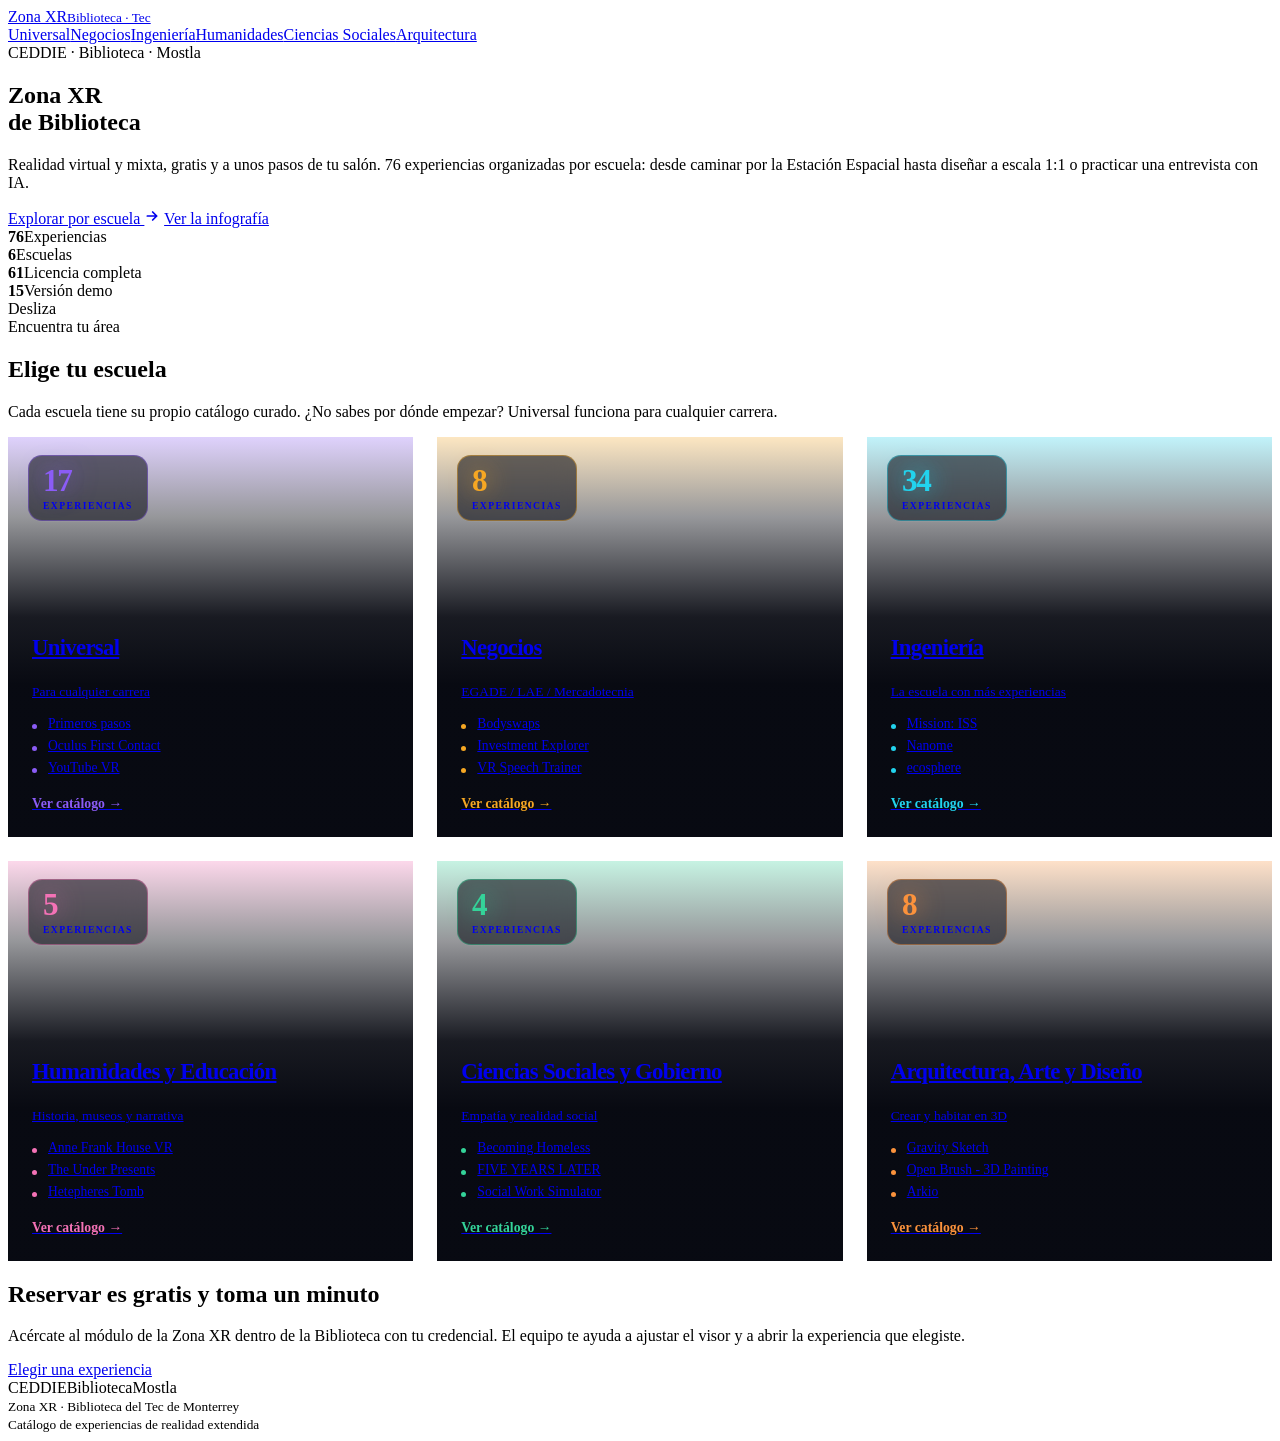
==== index.html @ d52842ea "Add files via upload" ====
<!DOCTYPE html>
<html lang="es" data-escuela="universal" class="vr">
<head>
<meta charset="utf-8">
<meta name="viewport" content="width=device-width, initial-scale=1, viewport-fit=cover">
<meta name="theme-color" content="#05070f">
<title>Zona XR · Biblioteca Tec — Catálogo de realidad extendida</title>
<meta name="description" content="76 experiencias de realidad virtual y mixta disponibles en la Zona XR de la Biblioteca del Tec.">
<link rel="icon" href="data:image/svg+xml,%3Csvg xmlns='http://www.w3.org/2000/svg' viewBox='0 0 32 32'%3E%3Crect width='32' height='32' rx='8' fill='%238b5cf6'/%3E%3Ctext x='16' y='22' font-size='16' font-family='sans-serif' font-weight='bold' text-anchor='middle' fill='%2305070f'%3EXR%3C/text%3E%3C/svg%3E">
<link rel="preconnect" href="https://fonts.googleapis.com">
<link rel="preconnect" href="https://fonts.gstatic.com" crossorigin>
<link rel="stylesheet" href="https://fonts.googleapis.com/css2?family=Plus+Jakarta+Sans:wght@400;500;600;700;800&display=swap">
<link rel="stylesheet" href="assets/css/zonaxr.css">
<link rel="stylesheet" href="assets/css/zonaxr-vr.css">
<style>
.hub-grid{display:grid;grid-template-columns:repeat(auto-fit,minmax(310px,1fr));gap:clamp(16px,2.2vw,24px)}
.hub-card{position:relative;display:flex;flex-direction:column;min-height:400px;border-radius:var(--r-xl);
 overflow:hidden;border:1px solid var(--glass-brd);isolation:isolate;
 transition:transform var(--t-med) var(--ease),box-shadow var(--t-med) var(--ease),border-color var(--t-med) var(--ease)}
.hub-card .shot{position:absolute;inset:0;z-index:-2;background-size:cover;background-position:center;
 transform:scale(1.05);filter:saturate(115%) brightness(.7);transition:transform 1.1s var(--ease-out),filter var(--t-med)}
.hub-card::after{content:"";position:absolute;inset:0;z-index:-1;
 background:linear-gradient(to top,rgba(5,7,15,.99) 38%,rgba(5,7,15,.92) 55%,rgba(5,7,15,.42) 80%,rgba(var(--crgb),.28) 100%)}
.hub-card:hover{transform:translateY(-8px);border-color:rgba(var(--crgb),.6);
 box-shadow:var(--shadow-lift),0 0 72px -26px rgba(var(--crgb),.9)}
.hub-card:hover .shot{transform:scale(1.13);filter:saturate(135%) brightness(.84)}
.hub-top{position:absolute;top:18px;left:20px;display:flex;flex-direction:column;
 padding:9px 14px 10px;border-radius:14px;background:rgba(5,7,15,.56);
 border:1px solid rgba(var(--crgb),.42);backdrop-filter:blur(14px);-webkit-backdrop-filter:blur(14px)}
.hub-top b{font-size:1.95rem;font-weight:800;letter-spacing:-.045em;line-height:1;color:var(--c);
 text-shadow:0 0 26px rgba(var(--crgb),.8)}
.hub-top em{font-style:normal;font-size:.6rem;font-weight:700;letter-spacing:.15em;
 text-transform:uppercase;color:var(--tx-2);margin-top:5px;line-height:1}
.hub-body{margin-top:auto;padding:26px 24px 25px}
.hub-body h3{font-size:1.42rem;font-weight:800;letter-spacing:-.03em;line-height:1.14}
.hub-body>p{font-size:.84rem;color:var(--tx-3);margin-top:6px}
.hub-body ul{list-style:none;padding:0;margin:16px 0 18px;display:flex;flex-direction:column;gap:6px}
.hub-body li{font-size:.85rem;color:var(--tx-2);padding-left:16px;position:relative}
.hub-body li::before{content:"";position:absolute;left:0;top:.62em;width:5px;height:5px;border-radius:50%;background:var(--c)}
.hub-go{font-size:.86rem;font-weight:700;color:var(--c);transition:gap var(--t-fast)}
.hub-card:hover .hub-go{letter-spacing:.01em}
</style>
</head>
<body>
<div class="atmos"></div><div class="stars" aria-hidden="true"></div>
<header class="topbar">
  <div class="wrap">
    <a class="brand" href="index.html">
      <span class="dot"></span>
      <span>Zona XR<small>Biblioteca · Tec</small></span>
    </a>
    <nav class="topnav" aria-label="Escuelas"><a href="universal.html">Universal</a><a href="negocios.html">Negocios</a><a href="ingenieria.html">Ingeniería</a><a href="humanidades.html">Humanidades</a><a href="ciencias-sociales.html">Ciencias Sociales</a><a href="arquitectura.html">Arquitectura</a></nav>
  </div>
</header>

<main>
<section class="hero">
  <div class="hero-bg" style="background-image:url('assets/img/mission-iss.webp')"></div>
  <div class="hero-veil"></div>
  <div class="wrap">
    <span class="hero-tag"><span class="dot"></span>CEDDIE · Biblioteca · Mostla</span>
    <h1><span class="glow">Zona XR</span><br>de Biblioteca</h1>
    <p class="hero-lead">Realidad virtual y mixta, gratis y a unos pasos de tu salón. 76 experiencias organizadas por escuela: desde caminar por la Estación Espacial hasta diseñar a escala 1:1 o practicar una entrevista con IA.</p>
    <div class="hero-cta">
      <a class="btn btn-primary" href="#escuelas">Explorar por escuela
        <svg width="16" height="16" viewBox="0 0 24 24" fill="none" stroke="currentColor" stroke-width="2.6" stroke-linecap="round" stroke-linejoin="round"><path d="M5 12h14M13 6l6 6-6 6"/></svg></a>
      <a class="btn btn-ghost" href="flyer.html">Ver la infografía</a>
    </div>
    <div class="stats">
      <div class="stat is-hero"><b data-count="76">76</b><span>Experiencias</span></div>
      <div class="stat"><b data-count="6">6</b><span>Escuelas</span></div>
      <div class="stat"><b data-count="61">61</b><span>Licencia completa</span></div>
      <div class="stat"><b data-count="15">15</b><span>Versión demo</span></div>
    </div>
  </div>
  <div class="scroll-hint"><span>Desliza</span><i></i></div>
</section>

<section class="pad" id="escuelas">
  <div class="wrap">
    <div class="sec-head reveal">
      <span class="eyebrow">Encuentra tu área</span>
      <h2 class="sec-title">Elige tu escuela</h2>
      <p class="sec-sub">Cada escuela tiene su propio catálogo curado. ¿No sabes por dónde empezar? Universal funciona para cualquier carrera.</p>
    </div>
    <div class="hub-grid"><a class="hub-card reveal" href="universal.html" style="--c:#8b5cf6;--crgb:139,92,246">
  <span class="shot" style="background-image:url('assets/img/primeros-pasos.webp')"></span>
  <span class="hub-top"><b>17</b><em>experiencias</em></span>
  <span class="hub-body">
    <h3>Universal</h3>
    <p>Para cualquier carrera</p>
    <ul><li>Primeros pasos</li><li>Oculus First Contact</li><li>YouTube VR</li></ul>
    <span class="hub-go">Ver catálogo →</span>
  </span>
</a><a class="hub-card reveal" href="negocios.html" style="--c:#f6a723;--crgb:246,167,35">
  <span class="shot" style="background-image:url('assets/img/bodyswaps.webp')"></span>
  <span class="hub-top"><b>8</b><em>experiencias</em></span>
  <span class="hub-body">
    <h3>Negocios</h3>
    <p>EGADE / LAE / Mercadotecnia</p>
    <ul><li>Bodyswaps</li><li>Investment Explorer</li><li>VR Speech Trainer</li></ul>
    <span class="hub-go">Ver catálogo →</span>
  </span>
</a><a class="hub-card reveal" href="ingenieria.html" style="--c:#22d3ee;--crgb:34,211,238">
  <span class="shot" style="background-image:url('assets/img/mission-iss.webp')"></span>
  <span class="hub-top"><b>34</b><em>experiencias</em></span>
  <span class="hub-body">
    <h3>Ingeniería</h3>
    <p>La escuela con más experiencias</p>
    <ul><li>Mission: ISS</li><li>Nanome</li><li>ecosphere</li></ul>
    <span class="hub-go">Ver catálogo →</span>
  </span>
</a><a class="hub-card reveal" href="humanidades.html" style="--c:#f472b6;--crgb:244,114,182">
  <span class="shot" style="background-image:url('assets/img/anne-frank-house-vr.webp')"></span>
  <span class="hub-top"><b>5</b><em>experiencias</em></span>
  <span class="hub-body">
    <h3>Humanidades y Educación</h3>
    <p>Historia, museos y narrativa</p>
    <ul><li>Anne Frank House VR</li><li>The Under Presents</li><li>Hetepheres Tomb</li></ul>
    <span class="hub-go">Ver catálogo →</span>
  </span>
</a><a class="hub-card reveal" href="ciencias-sociales.html" style="--c:#34d399;--crgb:52,211,153">
  <span class="shot" style="background-image:url('assets/img/becoming-homeless.webp')"></span>
  <span class="hub-top"><b>4</b><em>experiencias</em></span>
  <span class="hub-body">
    <h3>Ciencias Sociales y Gobierno</h3>
    <p>Empatía y realidad social</p>
    <ul><li>Becoming Homeless</li><li>FIVE YEARS LATER</li><li>Social Work Simulator</li></ul>
    <span class="hub-go">Ver catálogo →</span>
  </span>
</a><a class="hub-card reveal" href="arquitectura.html" style="--c:#fb923c;--crgb:251,146,60">
  <span class="shot" style="background-image:url('assets/img/gravity-sketch.webp')"></span>
  <span class="hub-top"><b>8</b><em>experiencias</em></span>
  <span class="hub-body">
    <h3>Arquitectura, Arte y Diseño</h3>
    <p>Crear y habitar en 3D</p>
    <ul><li>Gravity Sketch</li><li>Open Brush - 3D Painting</li><li>Arkio</li></ul>
    <span class="hub-go">Ver catálogo →</span>
  </span>
</a></div>
  </div>
</section>

<section class="pad-sm" id="reservar">
  <div class="wrap">
    <div class="cta-band reveal">
      <h2>Reservar es gratis y toma un minuto</h2>
      <p>Acércate al módulo de la Zona XR dentro de la Biblioteca con tu credencial. El equipo te ayuda a ajustar el visor y a abrir la experiencia que elegiste.</p>
      <div class="btns"><a class="btn btn-primary" href="#escuelas">Elegir una experiencia</a></div>
    </div>
  </div>
</section>
</main>
<footer class="foot">
  <div class="wrap">
    <div class="foot-brands"><span>CEDDIE</span><span>Biblioteca</span><span>Mostla</span></div>
    <small>Zona XR · Biblioteca del Tec de Monterrey<br>Catálogo de experiencias de realidad extendida</small>
  </div>
</footer>
<script src="assets/js/zonaxr.js"></script>
<script src="assets/js/zonaxr-vr.js"></script></body></html>
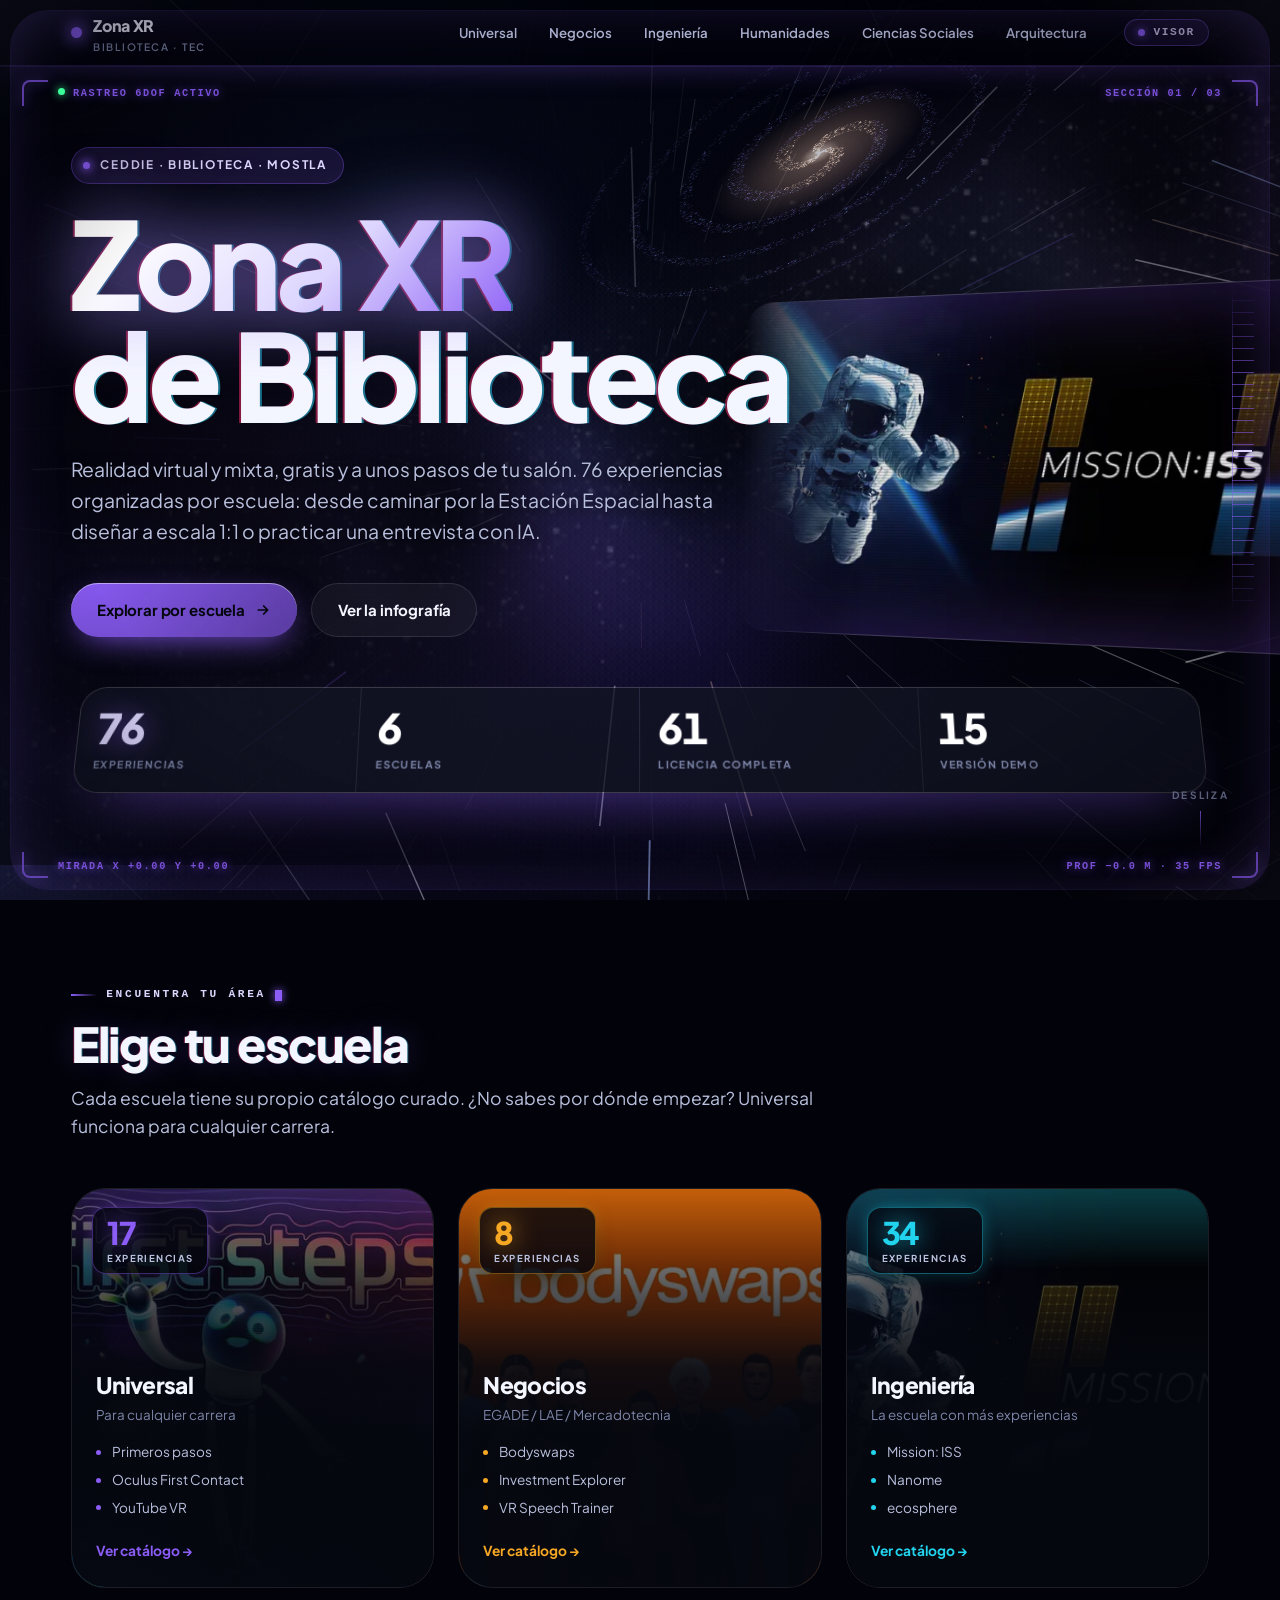
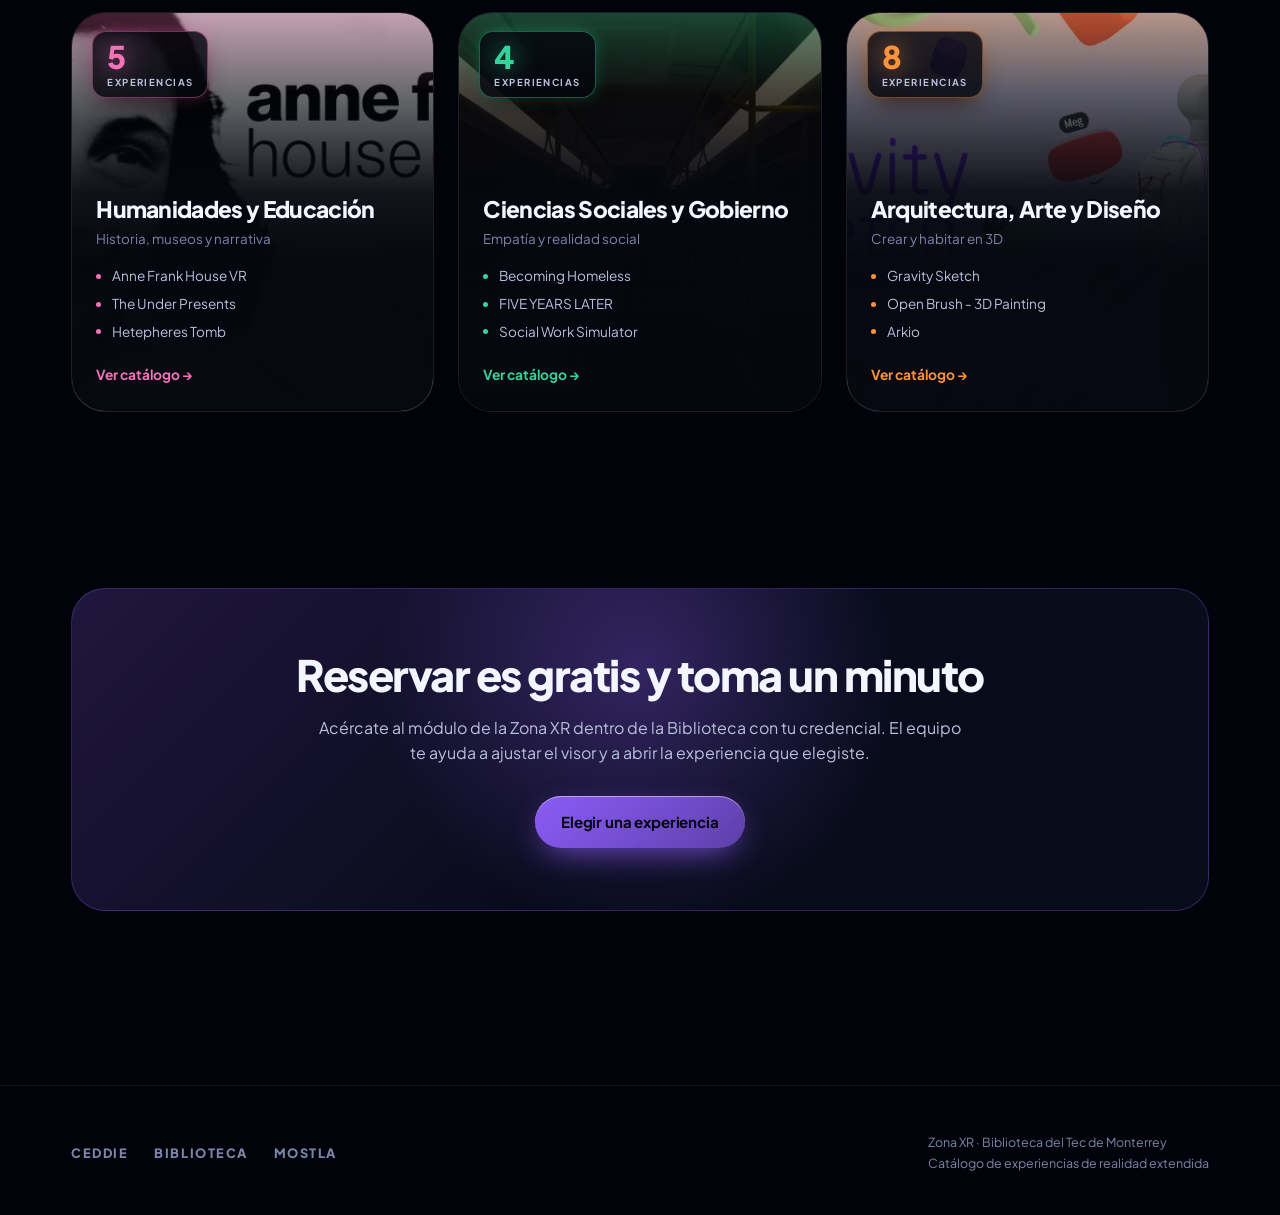
==== commit 29e2ee65: "Optimiza index y capa VR: modo ligero para móviles, carga más rápida y diseño táctil" ====
--- a/index.html
+++ b/index.html
@@ -4,16 +4,20 @@
 <meta charset="utf-8">
 <meta name="viewport" content="width=device-width, initial-scale=1, viewport-fit=cover">
 <meta name="theme-color" content="#05070f">
+<meta name="mobile-web-app-capable" content="yes">
+<meta name="apple-mobile-web-app-capable" content="yes">
 <title>Zona XR · Biblioteca Tec — Catálogo de realidad extendida</title>
 <meta name="description" content="76 experiencias de realidad virtual y mixta disponibles en la Zona XR de la Biblioteca del Tec.">
 <link rel="icon" href="data:image/svg+xml,%3Csvg xmlns='http://www.w3.org/2000/svg' viewBox='0 0 32 32'%3E%3Crect width='32' height='32' rx='8' fill='%238b5cf6'/%3E%3Ctext x='16' y='22' font-size='16' font-family='sans-serif' font-weight='bold' text-anchor='middle' fill='%2305070f'%3EXR%3C/text%3E%3C/svg%3E">
 <link rel="preconnect" href="https://fonts.googleapis.com">
 <link rel="preconnect" href="https://fonts.gstatic.com" crossorigin>
-<link rel="stylesheet" href="https://fonts.googleapis.com/css2?family=Plus+Jakarta+Sans:wght@400;500;600;700;800&display=swap">
+<link rel="preload" as="image" href="assets/img/mission-iss.webp" fetchpriority="high">
+<link rel="stylesheet" href="https://fonts.googleapis.com/css2?family=Plus+Jakarta+Sans:wght@400;500;600;700;800&display=swap" media="print" onload="this.media='all'">
+<noscript><link rel="stylesheet" href="https://fonts.googleapis.com/css2?family=Plus+Jakarta+Sans:wght@400;500;600;700;800&display=swap"></noscript>
 <link rel="stylesheet" href="assets/css/zonaxr.css">
 <link rel="stylesheet" href="assets/css/zonaxr-vr.css">
 <style>
-.hub-grid{display:grid;grid-template-columns:repeat(auto-fit,minmax(310px,1fr));gap:clamp(16px,2.2vw,24px)}
+.hub-grid{display:grid;grid-template-columns:repeat(auto-fit,minmax(min(100%,310px),1fr));gap:clamp(16px,2.2vw,24px)}
 .hub-card{position:relative;display:flex;flex-direction:column;min-height:400px;border-radius:var(--r-xl);
  overflow:hidden;border:1px solid var(--glass-brd);isolation:isolate;
  transition:transform var(--t-med) var(--ease),box-shadow var(--t-med) var(--ease),border-color var(--t-med) var(--ease)}
@@ -157,5 +161,5 @@
     <small>Zona XR · Biblioteca del Tec de Monterrey<br>Catálogo de experiencias de realidad extendida</small>
   </div>
 </footer>
-<script src="assets/js/zonaxr.js"></script>
-<script src="assets/js/zonaxr-vr.js"></script></body></html>+<script src="assets/js/zonaxr.js" defer></script>
+<script src="assets/js/zonaxr-vr.js" defer></script></body></html>
--- a/assets/css/zonaxr.css
+++ b/assets/css/zonaxr.css
@@ -0,0 +1,951 @@
+/* =========================================================
+   ZONA XR — Biblioteca Tec · Sistema visual
+   Glassmorphism premium sobre base nocturna
+   ========================================================= */
+
+/* ---------- 1. Tokens ---------- */
+:root {
+  /* Base nocturna (ADN del flyer impreso) */
+  --bg-0: #05070f;
+  --bg-1: #0a0e1f;
+  --bg-2: #101631;
+
+  /* Acento — lo sobrescribe cada escuela */
+  --accent: #8b5cf6;
+  --accent-2: #c4b5fd;
+  --accent-rgb: 139, 92, 246;
+
+  /* Vidrio */
+  --glass-bg: rgba(255, 255, 255, 0.045);
+  --glass-bg-hi: rgba(255, 255, 255, 0.075);
+  --glass-brd: rgba(255, 255, 255, 0.11);
+  --glass-brd-hi: rgba(255, 255, 255, 0.2);
+  --blur: 22px;
+
+  /* Texto */
+  --tx-1: #f4f6ff;
+  --tx-2: #b9c0dd;
+  --tx-3: #7d85a8;
+
+  /* Tipografía */
+  --font: "Plus Jakarta Sans", "Segoe UI Variable", "Segoe UI", system-ui, -apple-system, sans-serif;
+  --mono: "JetBrains Mono", ui-monospace, "Cascadia Code", Consolas, monospace;
+
+  /* Ritmo */
+  --r-sm: 12px;
+  --r-md: 18px;
+  --r-lg: 26px;
+  --r-xl: 34px;
+  --gut: clamp(16px, 4vw, 56px);
+  --maxw: 1240px;
+
+  /* Movimiento */
+  --ease: cubic-bezier(0.22, 0.75, 0.3, 1);
+  --ease-out: cubic-bezier(0.16, 1, 0.3, 1);
+  --t-fast: 0.22s;
+  --t-med: 0.45s;
+  --t-slow: 0.9s;
+
+  --shadow-lift: 0 24px 60px -20px rgba(0, 0, 0, 0.85);
+  --header-h: 66px;
+}
+
+/* Acentos por escuela */
+[data-escuela="universal"]        { --accent: #8b5cf6; --accent-2: #ddd6fe; --accent-rgb: 139, 92, 246; }
+[data-escuela="negocios"]         { --accent: #f6a723; --accent-2: #fde8b8; --accent-rgb: 246, 167, 35; }
+[data-escuela="ingenieria"]       { --accent: #22d3ee; --accent-2: #bdf3fb; --accent-rgb: 34, 211, 238; }
+[data-escuela="humanidades"]      { --accent: #f472b6; --accent-2: #fbd0e4; --accent-rgb: 244, 114, 182; }
+[data-escuela="ciencias-sociales"]{ --accent: #34d399; --accent-2: #bdf3df; --accent-rgb: 52, 211, 153; }
+[data-escuela="arquitectura"]     { --accent: #fb923c; --accent-2: #fdd9bb; --accent-rgb: 251, 146, 60; }
+
+/* ---------- 2. Reset ---------- */
+*, *::before, *::after { box-sizing: border-box; }
+* { margin: 0; }
+
+html { scroll-behavior: smooth; -webkit-text-size-adjust: 100%; overflow-x: hidden; }
+
+body {
+  font-family: var(--font);
+  background: var(--bg-0);
+  color: var(--tx-1);
+  line-height: 1.6;
+  min-height: 100vh;
+  overflow-x: hidden;
+  -webkit-font-smoothing: antialiased;
+  text-rendering: optimizeLegibility;
+}
+
+img, svg { display: block; max-width: 100%; }
+button { font: inherit; color: inherit; border: 0; background: none; cursor: pointer; }
+input { font: inherit; }
+a { color: inherit; text-decoration: none; }
+
+:focus-visible {
+  outline: 2px solid var(--accent-2);
+  outline-offset: 3px;
+  border-radius: 6px;
+}
+
+::selection { background: rgba(var(--accent-rgb), 0.4); color: #fff; }
+
+/* Scrollbar */
+::-webkit-scrollbar { width: 11px; height: 11px; }
+::-webkit-scrollbar-track { background: var(--bg-0); }
+::-webkit-scrollbar-thumb {
+  background: rgba(var(--accent-rgb), 0.35);
+  border-radius: 99px;
+  border: 3px solid var(--bg-0);
+}
+::-webkit-scrollbar-thumb:hover { background: rgba(var(--accent-rgb), 0.6); }
+
+/* ---------- 3. Atmósfera de fondo ---------- */
+.atmos {
+  position: fixed;
+  inset: 0;
+  z-index: -2;
+  pointer-events: none;
+  background:
+    radial-gradient(1100px 760px at 14% -8%,  rgba(var(--accent-rgb), 0.3), transparent 62%),
+    radial-gradient(900px 680px at 88% 8%,    rgba(120, 90, 255, 0.22),     transparent 60%),
+    radial-gradient(1000px 900px at 50% 108%, rgba(var(--accent-rgb), 0.16), transparent 64%),
+    linear-gradient(170deg, var(--bg-1) 0%, var(--bg-0) 48%, #04060d 100%);
+}
+
+/* Grano sutil — evita el banding de los degradados */
+.atmos::after {
+  content: "";
+  position: absolute;
+  inset: 0;
+  opacity: 0.4;
+  background-image: url("data:image/svg+xml,%3Csvg xmlns='http://www.w3.org/2000/svg' width='180' height='180'%3E%3Cfilter id='n'%3E%3CfeTurbulence type='fractalNoise' baseFrequency='.85' numOctaves='3'/%3E%3C/filter%3E%3Crect width='180' height='180' filter='url(%23n)' opacity='.38'/%3E%3C/svg%3E");
+  mix-blend-mode: overlay;
+}
+
+/* Campo de estrellas en parallax */
+.stars {
+  position: fixed;
+  inset: 0;
+  z-index: -1;
+  pointer-events: none;
+  opacity: 0.55;
+}
+.stars span {
+  position: absolute;
+  width: 2px;
+  height: 2px;
+  border-radius: 50%;
+  background: #fff;
+  animation: twinkle var(--dur, 4s) var(--delay, 0s) ease-in-out infinite;
+}
+@keyframes twinkle {
+  0%, 100% { opacity: 0.1; transform: scale(0.7); }
+  50%      { opacity: 0.85; transform: scale(1.25); }
+}
+
+/* ---------- 4. Primitivas de vidrio ---------- */
+.glass {
+  position: relative;
+  background: var(--glass-bg);
+  border: 1px solid var(--glass-brd);
+  border-radius: var(--r-lg);
+  backdrop-filter: blur(var(--blur)) saturate(165%);
+  -webkit-backdrop-filter: blur(var(--blur)) saturate(165%);
+  box-shadow:
+    0 14px 40px -18px rgba(0, 0, 0, 0.9),
+    inset 0 1px 0 rgba(255, 255, 255, 0.1);
+}
+
+/* Brillo superior — el detalle que separa el vidrio real del plano */
+.glass::before {
+  content: "";
+  position: absolute;
+  inset: 0;
+  border-radius: inherit;
+  padding: 1px;
+  background: linear-gradient(145deg, rgba(255, 255, 255, 0.3), transparent 42%, transparent 62%, rgba(var(--accent-rgb), 0.28));
+  -webkit-mask: linear-gradient(#000 0 0) content-box, linear-gradient(#000 0 0);
+  -webkit-mask-composite: xor;
+  mask: linear-gradient(#000 0 0) content-box, linear-gradient(#000 0 0);
+  mask-composite: exclude;
+  pointer-events: none;
+}
+
+/* ---------- 5. Layout ---------- */
+.wrap { width: 100%; max-width: var(--maxw); margin-inline: auto; padding-inline: var(--gut); }
+
+section { position: relative; }
+
+.sec-head { margin-bottom: clamp(26px, 4vw, 48px); }
+
+.eyebrow {
+  display: inline-flex;
+  align-items: center;
+  gap: 9px;
+  font-size: 0.7rem;
+  font-weight: 700;
+  letter-spacing: 0.19em;
+  text-transform: uppercase;
+  color: var(--accent-2);
+  margin-bottom: 14px;
+}
+.eyebrow::before {
+  content: "";
+  width: 26px;
+  height: 1.5px;
+  background: linear-gradient(90deg, var(--accent), transparent);
+}
+
+h2.sec-title {
+  font-size: clamp(1.9rem, 4.4vw, 3rem);
+  font-weight: 800;
+  letter-spacing: -0.03em;
+  line-height: 1.08;
+}
+
+.sec-sub {
+  color: var(--tx-2);
+  max-width: min(62ch, 100%);
+  margin-top: 14px;
+  font-size: clamp(0.97rem, 1.4vw, 1.1rem);
+}
+
+/* ---------- 6. Header ---------- */
+.topbar {
+  position: sticky;
+  top: 0;
+  z-index: 60;
+  height: var(--header-h);
+  display: flex;
+  align-items: center;
+  background: rgba(5, 7, 15, 0.55);
+  backdrop-filter: blur(18px) saturate(170%);
+  -webkit-backdrop-filter: blur(18px) saturate(170%);
+  border-bottom: 1px solid rgba(255, 255, 255, 0.07);
+  transition: background var(--t-fast) var(--ease);
+}
+.topbar.scrolled { background: rgba(5, 7, 15, 0.86); }
+
+.topbar .wrap { display: flex; align-items: center; gap: 18px; }
+
+.brand { display: flex; align-items: center; gap: 11px; font-weight: 800; letter-spacing: -0.02em; }
+.brand .dot {
+  width: 11px;
+  height: 11px;
+  border-radius: 50%;
+  background: var(--accent);
+  box-shadow: 0 0 16px 3px rgba(var(--accent-rgb), 0.85);
+  animation: pulse 2.6s var(--ease) infinite;
+}
+@keyframes pulse {
+  0%, 100% { transform: scale(1);    opacity: 1; }
+  50%      { transform: scale(1.35); opacity: 0.6; }
+}
+.brand small {
+  display: block;
+  font-size: 0.64rem;
+  font-weight: 600;
+  letter-spacing: 0.15em;
+  text-transform: uppercase;
+  color: var(--tx-3);
+  line-height: 1;
+  margin-top: 3px;
+}
+
+.topnav { margin-left: auto; display: flex; align-items: center; gap: 6px; }
+.topnav a {
+  padding: 7px 13px;
+  border-radius: 99px;
+  font-size: 0.83rem;
+  font-weight: 600;
+  color: var(--tx-2);
+  transition: all var(--t-fast) var(--ease);
+  white-space: nowrap;
+}
+.topnav a:hover { color: var(--tx-1); background: rgba(255, 255, 255, 0.07); }
+.topnav a.active { color: #fff; background: rgba(var(--accent-rgb), 0.2); box-shadow: inset 0 0 0 1px rgba(var(--accent-rgb), 0.4); }
+
+/* ---------- 7. Botones ---------- */
+.btn {
+  display: inline-flex;
+  align-items: center;
+  justify-content: center;
+  gap: 10px;
+  padding: 14px 26px;
+  border-radius: 99px;
+  font-weight: 700;
+  font-size: 0.94rem;
+  letter-spacing: -0.01em;
+  transition: transform var(--t-fast) var(--ease), box-shadow var(--t-fast) var(--ease), background var(--t-fast) var(--ease);
+  will-change: transform;
+}
+.btn-primary {
+  background: linear-gradient(135deg, var(--accent), rgba(var(--accent-rgb), 0.62));
+  color: #05070f;
+  box-shadow: 0 10px 32px -10px rgba(var(--accent-rgb), 0.9), inset 0 1px 0 rgba(255, 255, 255, 0.45);
+}
+.btn-primary:hover { transform: translateY(-2px); box-shadow: 0 18px 44px -12px rgba(var(--accent-rgb), 1); }
+.btn-primary:active { transform: translateY(0); }
+
+.btn-ghost {
+  background: var(--glass-bg);
+  border: 1px solid var(--glass-brd);
+  color: var(--tx-1);
+  backdrop-filter: blur(14px);
+  -webkit-backdrop-filter: blur(14px);
+}
+.btn-ghost:hover { background: var(--glass-bg-hi); border-color: var(--glass-brd-hi); transform: translateY(-2px); }
+
+/* ---------- 8. Hero ---------- */
+.hero {
+  position: relative;
+  min-height: clamp(560px, 86vh, 880px);
+  display: flex;
+  align-items: center;
+  padding: clamp(60px, 9vh, 120px) 0 clamp(50px, 8vh, 96px);
+  overflow: hidden;
+}
+
+/* Imagen de la experiencia estrella, difuminada al fondo */
+.hero-bg {
+  position: absolute;
+  inset: -12% -5% 0;
+  z-index: 0;
+  background-size: cover;
+  background-position: center;
+  filter: blur(18px) saturate(160%) brightness(0.95);
+  transform: scale(1.14) translate3d(0, var(--hero-y, 0px), 0);
+  opacity: 0;
+  animation: heroIn 2s var(--ease-out) 0.15s forwards;
+  will-change: transform, opacity;
+}
+@keyframes heroIn { to { opacity: 1; } }
+
+/* Dos velos: uno plano que asegura contraste del texto, uno radial que abre
+   la imagen hacia la derecha para que se note que hay una experiencia detrás. */
+.hero-veil {
+  position: absolute;
+  inset: 0;
+  z-index: 1;
+  background:
+    linear-gradient(100deg, rgba(5, 7, 15, 0.96) 0%, rgba(5, 7, 15, 0.9) 34%, rgba(5, 7, 15, 0.58) 62%, rgba(5, 7, 15, 0.46) 100%),
+    linear-gradient(to bottom, rgba(5, 7, 15, 0.55) 0%, transparent 26%, transparent 62%, var(--bg-0) 99%);
+}
+
+.hero .wrap { position: relative; z-index: 2; }
+
+.hero-tag {
+  display: inline-flex;
+  align-items: center;
+  gap: 10px;
+  padding: 8px 16px 8px 11px;
+  border-radius: 99px;
+  background: rgba(var(--accent-rgb), 0.14);
+  border: 1px solid rgba(var(--accent-rgb), 0.34);
+  backdrop-filter: blur(12px);
+  -webkit-backdrop-filter: blur(12px);
+  font-size: 0.74rem;
+  font-weight: 700;
+  letter-spacing: 0.15em;
+  text-transform: uppercase;
+  color: var(--accent-2);
+}
+.hero-tag .dot {
+  width: 7px;
+  height: 7px;
+  border-radius: 50%;
+  background: var(--accent);
+  box-shadow: 0 0 10px 2px rgba(var(--accent-rgb), 0.9);
+}
+
+.hero h1 {
+  font-size: clamp(2.9rem, 10.5vw, 7.6rem);
+  font-weight: 800;
+  line-height: 0.92;
+  letter-spacing: -0.045em;
+  margin: 22px 0 0;
+  text-wrap: balance;
+}
+.hero h1 .glow {
+  background: linear-gradient(135deg, #fff 18%, var(--accent-2) 58%, var(--accent) 100%);
+  -webkit-background-clip: text;
+  background-clip: text;
+  color: transparent;
+  filter: drop-shadow(0 0 38px rgba(var(--accent-rgb), 0.55));
+}
+
+.hero-lead {
+  margin-top: 24px;
+  max-width: min(58ch, 100%);
+  font-size: clamp(1rem, 1.65vw, 1.21rem);
+  color: var(--tx-2);
+  text-wrap: pretty;
+}
+
+.hero-cta { display: flex; flex-wrap: wrap; gap: 14px; margin-top: 36px; }
+
+/* Panel de cifras */
+.stats {
+  display: grid;
+  grid-template-columns: repeat(auto-fit, minmax(104px, 1fr));
+  gap: 1px;
+  margin-top: 46px;
+  border-radius: var(--r-lg);
+  overflow: hidden;
+  background: var(--glass-brd);
+  border: 1px solid var(--glass-brd);
+  backdrop-filter: blur(var(--blur)) saturate(165%);
+  -webkit-backdrop-filter: blur(var(--blur)) saturate(165%);
+}
+.stat {
+  background: rgba(10, 14, 31, 0.6);
+  padding: 20px 18px;
+  transition: background var(--t-fast) var(--ease);
+}
+.stat:hover { background: rgba(var(--accent-rgb), 0.12); }
+.stat b {
+  display: block;
+  font-size: clamp(1.9rem, 4vw, 2.7rem);
+  font-weight: 800;
+  line-height: 1;
+  letter-spacing: -0.04em;
+  color: #fff;
+  font-variant-numeric: tabular-nums;
+}
+.stat.is-hero b { color: var(--accent-2); text-shadow: 0 0 28px rgba(var(--accent-rgb), 0.6); }
+.stat span {
+  display: block;
+  margin-top: 8px;
+  font-size: 0.67rem;
+  font-weight: 700;
+  letter-spacing: 0.13em;
+  text-transform: uppercase;
+  color: var(--tx-3);
+}
+
+.scroll-hint {
+  position: absolute;
+  bottom: 18px;
+  right: var(--gut);
+  z-index: 3;
+  transition: opacity var(--t-med) var(--ease);
+  display: flex;
+  flex-direction: column;
+  align-items: center;
+  gap: 8px;
+  font-size: 0.63rem;
+  font-weight: 700;
+  letter-spacing: 0.22em;
+  text-transform: uppercase;
+  color: var(--tx-3);
+}
+.scroll-hint i {
+  width: 1px;
+  height: 36px;
+  background: linear-gradient(to bottom, var(--accent), transparent);
+  animation: drip 2.1s var(--ease) infinite;
+}
+@keyframes drip {
+  0%        { transform: scaleY(0); transform-origin: top; opacity: 0; }
+  40%       { transform: scaleY(1); transform-origin: top; opacity: 1; }
+  41%, 100% { transform: scaleY(0); transform-origin: bottom; opacity: 0; }
+}
+.scroll-hint.gone { opacity: 0; pointer-events: none; }
+
+/* En pantallas bajas el panel de cifras ya llega al borde: no hay sitio para el indicador */
+@media (max-height: 820px) { .scroll-hint { display: none; } }
+
+/* ---------- 9. Destacadas ---------- */
+.top-grid {
+  display: grid;
+  grid-template-columns: repeat(auto-fit, minmax(290px, 1fr));
+  gap: clamp(16px, 2.2vw, 26px);
+}
+
+.top-card {
+  position: relative;
+  min-height: 390px;
+  border-radius: var(--r-xl);
+  overflow: hidden;
+  display: flex;
+  flex-direction: column;
+  justify-content: flex-end;
+  padding: 30px 26px 28px;
+  border: 1px solid var(--glass-brd);
+  isolation: isolate;
+  transition: transform var(--t-med) var(--ease), box-shadow var(--t-med) var(--ease), border-color var(--t-med) var(--ease);
+  transform-style: preserve-3d;
+  will-change: transform;
+}
+.top-card .shot {
+  position: absolute;
+  inset: 0;
+  z-index: -2;
+  background-size: cover;
+  background-position: center;
+  transform: scale(1.06);
+  transition: transform 1.1s var(--ease-out), filter var(--t-med) var(--ease);
+  filter: saturate(118%) brightness(0.86);
+}
+.top-card::after {
+  content: "";
+  position: absolute;
+  inset: 0;
+  z-index: -1;
+  background:
+    linear-gradient(to top, rgba(5, 7, 15, 0.99) 30%, rgba(5, 7, 15, 0.9) 48%, rgba(5, 7, 15, 0.42) 72%, rgba(var(--accent-rgb), 0.2) 100%);
+}
+.top-card:hover { transform: translateY(-8px); border-color: rgba(var(--accent-rgb), 0.5); box-shadow: var(--shadow-lift), 0 0 70px -26px rgba(var(--accent-rgb), 0.8); }
+.top-card:hover .shot { transform: scale(1.14); filter: saturate(135%) brightness(0.95); }
+
+.rank {
+  position: absolute;
+  top: 20px;
+  left: 22px;
+  width: 42px;
+  height: 42px;
+  display: grid;
+  place-items: center;
+  border-radius: 50%;
+  font-size: 1.02rem;
+  font-weight: 800;
+  background: rgba(5, 7, 15, 0.6);
+  border: 1px solid rgba(var(--accent-rgb), 0.55);
+  color: var(--accent-2);
+  backdrop-filter: blur(12px);
+  -webkit-backdrop-filter: blur(12px);
+}
+
+.top-card h3 { font-size: 1.32rem; font-weight: 800; letter-spacing: -0.025em; line-height: 1.18; }
+.top-card p {
+  margin-top: 10px;
+  font-size: 0.89rem;
+  color: var(--tx-2);
+  display: -webkit-box;
+  -webkit-line-clamp: 3;
+  -webkit-box-orient: vertical;
+  overflow: hidden;
+}
+
+/* ---------- 10. Chips y badges ---------- */
+.chips { display: flex; flex-wrap: wrap; gap: 7px; margin-bottom: 13px; }
+
+.chip {
+  display: inline-flex;
+  align-items: center;
+  gap: 6px;
+  padding: 4px 11px;
+  border-radius: 99px;
+  font-size: 0.68rem;
+  font-weight: 700;
+  letter-spacing: 0.04em;
+  background: rgba(255, 255, 255, 0.08);
+  border: 1px solid rgba(255, 255, 255, 0.13);
+  color: var(--tx-2);
+  backdrop-filter: blur(10px);
+  -webkit-backdrop-filter: blur(10px);
+  white-space: nowrap;
+}
+.chip.lic-completa { background: rgba(var(--accent-rgb), 0.22); border-color: rgba(var(--accent-rgb), 0.5); color: var(--accent-2); }
+.chip.lic-demo     { background: rgba(255, 255, 255, 0.05); border-color: rgba(255, 255, 255, 0.22); color: var(--tx-2); }
+.chip.rating       { background: rgba(255, 196, 61, 0.14); border-color: rgba(255, 196, 61, 0.34); color: #ffd37a; }
+
+/* ---------- 11. Controles del catálogo ---------- */
+.controls {
+  display: flex;
+  flex-wrap: wrap;
+  gap: 12px;
+  align-items: center;
+  margin-bottom: 30px;
+  padding: 13px;
+  border-radius: var(--r-lg);
+  background: var(--glass-bg);
+  border: 1px solid var(--glass-brd);
+  backdrop-filter: blur(var(--blur)) saturate(165%);
+  -webkit-backdrop-filter: blur(var(--blur)) saturate(165%);
+  position: sticky;
+  top: calc(var(--header-h) + 10px);
+  z-index: 40;
+}
+
+.search {
+  position: relative;
+  flex: 1 1 240px;
+  min-width: 190px;
+}
+.search input {
+  width: 100%;
+  padding: 11px 15px 11px 42px;
+  border-radius: 99px;
+  background: rgba(0, 0, 0, 0.3);
+  border: 1px solid var(--glass-brd);
+  color: var(--tx-1);
+  font-size: 0.9rem;
+  transition: border-color var(--t-fast) var(--ease), background var(--t-fast) var(--ease);
+}
+.search input::placeholder { color: var(--tx-3); }
+.search input:focus {
+  outline: none;
+  border-color: rgba(var(--accent-rgb), 0.65);
+  background: rgba(0, 0, 0, 0.45);
+  box-shadow: 0 0 0 3px rgba(var(--accent-rgb), 0.16);
+}
+.search svg {
+  position: absolute;
+  left: 15px;
+  top: 50%;
+  transform: translateY(-50%);
+  width: 16px;
+  height: 16px;
+  color: var(--tx-3);
+  pointer-events: none;
+}
+
+.filters { display: flex; gap: 7px; flex-wrap: wrap; }
+.filters button {
+  padding: 9px 17px;
+  border-radius: 99px;
+  font-size: 0.82rem;
+  font-weight: 700;
+  color: var(--tx-2);
+  border: 1px solid transparent;
+  transition: all var(--t-fast) var(--ease);
+}
+.filters button:hover { color: var(--tx-1); background: rgba(255, 255, 255, 0.07); }
+.filters button[aria-pressed="true"] {
+  background: rgba(var(--accent-rgb), 0.2);
+  border-color: rgba(var(--accent-rgb), 0.5);
+  color: #fff;
+}
+
+.count { margin-left: auto; font-size: 0.8rem; color: var(--tx-3); font-variant-numeric: tabular-nums; padding-right: 6px; }
+.count b { color: var(--accent-2); }
+
+/* ---------- 12. Grid del catálogo ---------- */
+.grid {
+  display: grid;
+  grid-template-columns: repeat(auto-fill, minmax(288px, 1fr));
+  gap: clamp(14px, 1.8vw, 22px);
+}
+
+.card {
+  position: relative;
+  display: flex;
+  flex-direction: column;
+  border-radius: var(--r-lg);
+  overflow: hidden;
+  border: 1px solid var(--glass-brd);
+  background: rgba(10, 14, 31, 0.52);
+  backdrop-filter: blur(var(--blur)) saturate(160%);
+  -webkit-backdrop-filter: blur(var(--blur)) saturate(160%);
+  cursor: pointer;
+  text-align: left;
+  width: 100%;
+  transition: transform var(--t-med) var(--ease), box-shadow var(--t-med) var(--ease), border-color var(--t-med) var(--ease);
+  will-change: transform;
+}
+.card:hover {
+  transform: translateY(-6px);
+  border-color: rgba(var(--accent-rgb), 0.45);
+  box-shadow: var(--shadow-lift), 0 0 56px -24px rgba(var(--accent-rgb), 0.75);
+}
+
+/* Luz que sigue al cursor */
+.card .spot {
+  position: absolute;
+  inset: 0;
+  z-index: 3;
+  pointer-events: none;
+  opacity: 0;
+  transition: opacity var(--t-med) var(--ease);
+  background: radial-gradient(360px circle at var(--mx, 50%) var(--my, 50%), rgba(var(--accent-rgb), 0.1), transparent 46%);
+}
+.card:hover .spot { opacity: 1; }
+
+.card .shot {
+  position: relative;
+  aspect-ratio: 16 / 9;
+  background-size: cover;
+  background-position: center;
+  background-color: var(--bg-2);
+  overflow: hidden;
+  transition: filter var(--t-med) var(--ease);
+  filter: saturate(112%) brightness(0.9);
+}
+.card:hover .shot { filter: saturate(132%) brightness(1.02); }
+.card .shot::after {
+  content: "";
+  position: absolute;
+  inset: 0;
+  background: linear-gradient(to bottom, transparent 42%, rgba(10, 14, 31, 0.92) 100%);
+}
+
+.card-body { padding: 17px 19px 20px; display: flex; flex-direction: column; flex: 1; }
+.card-body h3 {
+  font-size: 1.02rem;
+  font-weight: 700;
+  letter-spacing: -0.02em;
+  line-height: 1.3;
+  margin-bottom: 9px;
+}
+.card-body p {
+  font-size: 0.855rem;
+  color: var(--tx-2);
+  line-height: 1.58;
+  display: -webkit-box;
+  -webkit-line-clamp: 3;
+  -webkit-box-orient: vertical;
+  overflow: hidden;
+  margin-bottom: 14px;
+}
+.card-body .chips { margin-top: auto; margin-bottom: 0; }
+
+/* Reveal en scroll */
+.reveal { opacity: 0; transform: translateY(26px); }
+.reveal.in {
+  opacity: 1;
+  transform: none;
+  transition: opacity 0.72s var(--ease-out) var(--d, 0s), transform 0.72s var(--ease-out) var(--d, 0s);
+}
+
+.card.hidden { display: none; }
+
+.empty {
+  grid-column: 1 / -1;
+  padding: 60px 20px;
+  text-align: center;
+  color: var(--tx-3);
+}
+.empty b { display: block; color: var(--tx-1); font-size: 1.12rem; margin-bottom: 7px; }
+
+/* ---------- 13. Modal de detalle ---------- */
+.modal {
+  position: fixed;
+  inset: 0;
+  z-index: 200;
+  display: grid;
+  place-items: center;
+  padding: clamp(12px, 4vw, 36px);
+  background: rgba(3, 5, 11, 0.78);
+  backdrop-filter: blur(12px);
+  -webkit-backdrop-filter: blur(12px);
+  opacity: 0;
+  visibility: hidden;
+  transition: opacity var(--t-med) var(--ease), visibility var(--t-med);
+}
+.modal.open { opacity: 1; visibility: visible; }
+
+.modal-card {
+  position: relative;
+  width: min(760px, 100%);
+  max-height: min(88vh, 900px);
+  overflow-y: auto;
+  border-radius: var(--r-xl);
+  background: rgba(10, 14, 31, 0.84);
+  border: 1px solid var(--glass-brd-hi);
+  backdrop-filter: blur(30px) saturate(180%);
+  -webkit-backdrop-filter: blur(30px) saturate(180%);
+  box-shadow: 0 40px 100px -28px rgba(0, 0, 0, 0.95);
+  transform: translateY(26px) scale(0.97);
+  transition: transform var(--t-med) var(--ease-out);
+}
+.modal.open .modal-card { transform: none; }
+
+.modal-shot {
+  position: relative;
+  aspect-ratio: 16 / 8;
+  background-size: cover;
+  background-position: center;
+  background-color: var(--bg-2);
+}
+.modal-shot::after {
+  content: "";
+  position: absolute;
+  inset: 0;
+  background: linear-gradient(to bottom, transparent 32%, rgba(10, 14, 31, 0.97) 97%);
+}
+
+.modal-body { padding: 0 clamp(20px, 3.4vw, 36px) clamp(26px, 3.4vw, 36px); margin-top: -62px; position: relative; z-index: 2; }
+.modal-body h3 { font-size: clamp(1.45rem, 3.4vw, 2rem); font-weight: 800; letter-spacing: -0.03em; line-height: 1.14; margin-bottom: 14px; }
+.modal-body .desc { color: var(--tx-2); font-size: 1rem; line-height: 1.72; margin: 18px 0 24px; }
+
+.modal-meta {
+  display: grid;
+  grid-template-columns: repeat(auto-fit, minmax(140px, 1fr));
+  gap: 10px;
+  margin-bottom: 24px;
+}
+.modal-meta div {
+  padding: 13px 15px;
+  border-radius: var(--r-sm);
+  background: rgba(255, 255, 255, 0.045);
+  border: 1px solid var(--glass-brd);
+}
+.modal-meta small {
+  display: block;
+  font-size: 0.63rem;
+  font-weight: 700;
+  letter-spacing: 0.13em;
+  text-transform: uppercase;
+  color: var(--tx-3);
+  margin-bottom: 5px;
+}
+.modal-meta strong { font-size: 0.94rem; font-weight: 700; }
+
+.modal-actions { display: flex; flex-wrap: wrap; gap: 11px; }
+
+.x-close {
+  position: absolute;
+  top: 15px;
+  right: 15px;
+  z-index: 5;
+  width: 38px;
+  height: 38px;
+  display: grid;
+  place-items: center;
+  border-radius: 50%;
+  background: rgba(5, 7, 15, 0.65);
+  border: 1px solid var(--glass-brd);
+  backdrop-filter: blur(12px);
+  -webkit-backdrop-filter: blur(12px);
+  transition: all var(--t-fast) var(--ease);
+}
+.x-close:hover { background: rgba(var(--accent-rgb), 0.3); transform: rotate(90deg); }
+
+/* ---------- 14. Pasos para reservar ---------- */
+.steps {
+  display: grid;
+  grid-template-columns: repeat(auto-fit, minmax(240px, 1fr));
+  gap: clamp(14px, 2vw, 22px);
+}
+.step { padding: 28px 24px; }
+.step .n {
+  display: grid;
+  place-items: center;
+  width: 46px;
+  height: 46px;
+  border-radius: 14px;
+  background: rgba(var(--accent-rgb), 0.17);
+  border: 1px solid rgba(var(--accent-rgb), 0.4);
+  color: var(--accent-2);
+  font-weight: 800;
+  font-size: 1.15rem;
+  margin-bottom: 17px;
+}
+.step h4 { font-size: 1.06rem; font-weight: 700; letter-spacing: -0.02em; margin-bottom: 8px; }
+.step p { font-size: 0.89rem; color: var(--tx-2); line-height: 1.62; }
+
+/* Banda CTA */
+.cta-band {
+  position: relative;
+  overflow: hidden;
+  padding: clamp(38px, 6vw, 62px) clamp(24px, 4vw, 54px);
+  border-radius: var(--r-xl);
+  text-align: center;
+  background: linear-gradient(135deg, rgba(var(--accent-rgb), 0.2), rgba(var(--accent-rgb), 0.05) 55%, rgba(255, 255, 255, 0.04));
+  border: 1px solid rgba(var(--accent-rgb), 0.3);
+  backdrop-filter: blur(var(--blur)) saturate(165%);
+  -webkit-backdrop-filter: blur(var(--blur)) saturate(165%);
+}
+.cta-band::before {
+  content: "";
+  position: absolute;
+  width: 560px;
+  height: 560px;
+  top: -62%;
+  left: 50%;
+  transform: translateX(-50%);
+  background: radial-gradient(circle, rgba(var(--accent-rgb), 0.3), transparent 66%);
+  pointer-events: none;
+}
+.cta-band > * { position: relative; }
+.cta-band h2 { font-size: clamp(1.7rem, 4.2vw, 2.7rem); font-weight: 800; letter-spacing: -0.035em; line-height: 1.1; }
+.cta-band p { margin: 16px auto 30px; max-width: 54ch; color: var(--tx-2); }
+.cta-band .btns { display: flex; flex-wrap: wrap; gap: 13px; justify-content: center; }
+
+/* ---------- 15. Navegación entre escuelas ---------- */
+.school-nav {
+  display: grid;
+  grid-template-columns: repeat(auto-fit, minmax(176px, 1fr));
+  gap: 11px;
+}
+.school-nav a {
+  position: relative;
+  overflow: hidden;
+  padding: 19px 20px;
+  border-radius: var(--r-md);
+  background: var(--glass-bg);
+  border: 1px solid var(--glass-brd);
+  backdrop-filter: blur(16px);
+  -webkit-backdrop-filter: blur(16px);
+  transition: all var(--t-med) var(--ease);
+}
+.school-nav a::before {
+  content: "";
+  position: absolute;
+  left: 0;
+  top: 0;
+  bottom: 0;
+  width: 3px;
+  background: var(--c);
+  opacity: 0.85;
+}
+.school-nav a:hover { transform: translateY(-4px); border-color: rgba(255, 255, 255, 0.24); background: var(--glass-bg-hi); }
+.school-nav a[aria-current="page"] { background: rgba(255, 255, 255, 0.09); border-color: rgba(255, 255, 255, 0.24); }
+.school-nav .nm { font-weight: 700; font-size: 0.97rem; letter-spacing: -0.02em; }
+.school-nav .ct { font-size: 0.76rem; color: var(--tx-3); margin-top: 4px; }
+
+/* ---------- 16. Footer ---------- */
+.foot {
+  margin-top: clamp(56px, 9vw, 110px);
+  padding: 46px 0 40px;
+  border-top: 1px solid rgba(255, 255, 255, 0.07);
+  background: rgba(3, 5, 11, 0.5);
+}
+.foot .wrap { display: flex; flex-wrap: wrap; gap: 26px; align-items: center; justify-content: space-between; }
+.foot-brands { display: flex; flex-wrap: wrap; gap: 26px; align-items: center; }
+.foot-brands span {
+  font-size: 0.8rem;
+  font-weight: 800;
+  letter-spacing: 0.12em;
+  text-transform: uppercase;
+  color: var(--tx-3);
+  transition: color var(--t-fast) var(--ease);
+}
+.foot-brands span:hover { color: var(--tx-2); }
+.foot small { color: var(--tx-3); font-size: 0.78rem; line-height: 1.7; }
+
+/* ---------- 17. Espaciado vertical ---------- */
+.pad { padding-block: clamp(58px, 9vw, 112px); }
+.pad-sm { padding-block: clamp(36px, 5.5vw, 64px); }
+
+/* ---------- 18. Responsive ---------- */
+@media (max-width: 760px) {
+  .topnav { display: none; }
+  .controls { position: static; }
+  .hero { min-height: auto; padding-top: 48px; }
+  .scroll-hint { display: none; }
+  .modal-body { margin-top: -44px; }
+}
+
+@media (max-width: 420px) {
+  .grid { grid-template-columns: 1fr; }
+  .foot .wrap { flex-direction: column; align-items: flex-start; }
+}
+
+/* ---------- 19. Accesibilidad del movimiento ---------- */
+@media (prefers-reduced-motion: reduce) {
+  html { scroll-behavior: auto; }
+  *, *::before, *::after {
+    animation-duration: 0.01ms !important;
+    animation-iteration-count: 1 !important;
+    transition-duration: 0.01ms !important;
+  }
+  .reveal { opacity: 1; transform: none; }
+  .hero-bg { opacity: 0.6; }
+}
+
+/* ---------- 20. Impresión ---------- */
+@media print {
+  .atmos, .stars, .topbar, .controls, .scroll-hint, .modal { display: none !important; }
+  body { background: #fff; color: #000; }
+}
--- a/assets/css/zonaxr-vr.css
+++ b/assets/css/zonaxr-vr.css
@@ -0,0 +1,846 @@
+/* =========================================================
+   ZONA XR — Capa "visor"
+   Navegar como si llevaras puesto un visor de realidad virtual:
+   galaxia en profundidad, paneles flotantes en el eje Z, interfaz
+   curva, HUD del visor y la vista de cada app como ventana holográfica.
+
+   Todo cuelga de html.vr (lo pone cada página). html.vr-off apaga el
+   HUD y la curvatura, pero deja la galaxia y la profundidad.
+   ========================================================= */
+
+/* ---------- 1. Propiedades animables ---------- */
+/* Registradas para poder hacer transición de variables por separado:
+   así la inclinación, la curvatura y la aparición no se pisan entre sí. */
+@property --lift { syntax: "<length>"; inherits: false; initial-value: 0px; }
+@property --dz   { syntax: "<length>"; inherits: false; initial-value: 0px; }
+@property --cz   { syntax: "<length>"; inherits: false; initial-value: 0px; }
+@property --rx   { syntax: "<angle>";  inherits: false; initial-value: 0deg; }
+@property --ry   { syntax: "<angle>";  inherits: false; initial-value: 0deg; }
+@property --rin  { syntax: "<angle>";  inherits: false; initial-value: 0deg; }
+@property --cxr  { syntax: "<angle>";  inherits: false; initial-value: 0deg; }
+@property --cyr  { syntax: "<angle>";  inherits: false; initial-value: 0deg; }
+@property --px   { syntax: "<number>"; inherits: true;  initial-value: 0; }
+@property --py   { syntax: "<number>"; inherits: true;  initial-value: 0; }
+@property --ang  { syntax: "<angle>";  inherits: false; initial-value: 0deg; }
+@property --hz   { syntax: "<length>"; inherits: false; initial-value: 0px; }
+@property --iris { syntax: "<length>"; inherits: false; initial-value: 0px; }
+@property --mz   { syntax: "<length>"; inherits: false; initial-value: 0px; }
+@property --min  { syntax: "<angle>";  inherits: false; initial-value: 0deg; }
+@property --ms   { syntax: "<number>"; inherits: false; initial-value: 1; }
+@property --mrx  { syntax: "<angle>";  inherits: false; initial-value: 0deg; }
+@property --mry  { syntax: "<angle>";  inherits: false; initial-value: 0deg; }
+@property --ca   { syntax: "<number>"; inherits: true;  initial-value: 1.5; }
+@property --bar  { syntax: "<percentage>"; inherits: false; initial-value: 0%; }
+
+html.vr {
+  --fringe-r: 255, 46, 108;
+  --fringe-c: 40, 218, 255;
+}
+
+/* ---------- 2. Galaxia ---------- */
+.galaxy {
+  position: fixed;
+  inset: 0;
+  z-index: -1;
+  width: 100%;
+  height: 100%;
+  pointer-events: none;
+  display: block;
+}
+html.vr .stars { display: none; }
+html.vr body { background: #02030a; }
+html.vr .atmos { background: #02030a; }
+html.vr .atmos::after { display: none; }
+
+/* ---------- 3. Arranque del visor (iris) ---------- */
+/* Un iris que se abre al cargar y se cierra al saltar de página:
+   la sensación de "ponerse el visor" entre una escena y otra. */
+html.vr body::after {
+  content: "";
+  position: fixed;
+  inset: 0;
+  z-index: 500;
+  pointer-events: none;
+  background: radial-gradient(circle at 50% 50%,
+    transparent calc(var(--iris) - 3px),
+    rgba(var(--accent-rgb), 0.95) var(--iris),
+    rgba(var(--accent-rgb), 0.25) calc(var(--iris) + 10px),
+    #02030a calc(var(--iris) + 46px));
+  animation: irisOpen 1.05s var(--ease-out) 0.12s both;
+}
+html.vr body::before {
+  content: "ZONA XR  ·  INICIANDO VISOR";
+  position: fixed;
+  inset: 0;
+  z-index: 501;
+  display: grid;
+  place-items: center;
+  pointer-events: none;
+  font: 600 0.72rem/1 var(--mono);
+  letter-spacing: 0.42em;
+  color: var(--accent-2);
+  text-shadow: 0 0 18px rgba(var(--accent-rgb), 0.9);
+  animation: bootText 0.75s ease-out both;
+}
+@keyframes irisOpen {
+  0%   { --iris: 0px;     opacity: 1; visibility: visible; }
+  99%  { --iris: 150vmax; opacity: 1; }
+  100% { --iris: 150vmax; opacity: 0; visibility: hidden; }
+}
+@keyframes bootText {
+  0%, 40% { opacity: 1; }
+  100%    { opacity: 0; visibility: hidden; }
+}
+html.vr.vr-leave body::after { animation: irisClose 0.42s cubic-bezier(0.55, 0, 0.8, 0.2) both; }
+@keyframes irisClose {
+  from { --iris: 150vmax; opacity: 1; visibility: visible; }
+  to   { --iris: 0px;     opacity: 1; visibility: visible; }
+}
+
+/* ---------- 4. HUD del visor ---------- */
+.visor {
+  position: fixed;
+  inset: 0;
+  z-index: 150;
+  pointer-events: none;
+  transition: opacity var(--t-med) var(--ease);
+}
+
+/* Lente: viñeta + franja cromática solo en la periferia,
+   que es donde la aberración aparece en un visor real. */
+.visor-lens {
+  position: absolute;
+  inset: 0;
+  background:
+    radial-gradient(ellipse 78% 74% at 50% 50%, transparent 58%, rgba(1, 2, 8, 0.62) 100%),
+    radial-gradient(ellipse 84% 80% at 49.2% 50%, transparent 74%, rgba(var(--fringe-r), 0.085) 93%, transparent 100%),
+    radial-gradient(ellipse 84% 80% at 50.8% 50%, transparent 74%, rgba(var(--fringe-c), 0.085) 93%, transparent 100%);
+}
+
+/* Borde del visor */
+.visor-frame {
+  position: absolute;
+  inset: 10px;
+  border-radius: 38px;
+  border: 1px solid rgba(var(--accent-rgb), 0.12);
+  box-shadow: inset 0 0 70px -20px rgba(var(--accent-rgb), 0.28);
+}
+
+/* Líneas de escaneo y barrido lento */
+.visor-scan {
+  position: absolute;
+  inset: 0;
+  opacity: 0.55;
+  background: repeating-linear-gradient(to bottom, rgba(255, 255, 255, 0.022) 0 1px, transparent 1px 3px);
+}
+.visor-scan::after {
+  content: "";
+  position: absolute;
+  left: 0;
+  right: 0;
+  height: 22vh;
+  top: -22vh;
+  background: linear-gradient(to bottom, transparent, rgba(var(--accent-rgb), 0.05), transparent);
+  animation: sweep 9s linear infinite;
+}
+@keyframes sweep { to { transform: translateY(144vh); } }
+
+/* Esquinas del encuadre */
+.vc {
+  position: absolute;
+  width: 26px;
+  height: 26px;
+  border: 0 solid rgba(var(--accent-rgb), 0.6);
+  filter: drop-shadow(0 0 6px rgba(var(--accent-rgb), 0.8));
+}
+.vc.tl { top: calc(var(--header-h) + 14px); left: 22px;  border-top-width: 2px; border-left-width: 2px;  border-top-left-radius: 8px; }
+.vc.tr { top: calc(var(--header-h) + 14px); right: 22px; border-top-width: 2px; border-right-width: 2px; border-top-right-radius: 8px; }
+.vc.bl { bottom: 22px; left: 22px;  border-bottom-width: 2px; border-left-width: 2px;  border-bottom-left-radius: 8px; }
+.vc.br { bottom: 22px; right: 22px; border-bottom-width: 2px; border-right-width: 2px; border-bottom-right-radius: 8px; }
+
+/* Telemetría (datos reales: fps, profundidad de scroll, sección, mirada) */
+.vh {
+  position: absolute;
+  font: 600 0.64rem/1.5 var(--mono);
+  letter-spacing: 0.16em;
+  text-transform: uppercase;
+  color: rgba(var(--accent-rgb), 0.85);
+  text-shadow: 0 0 10px rgba(var(--accent-rgb), 0.7);
+  white-space: nowrap;
+  font-variant-numeric: tabular-nums;
+}
+.vh-tl { top: calc(var(--header-h) + 20px); left: 58px; }
+.vh-tl i {
+  display: inline-block;
+  width: 7px;
+  height: 7px;
+  margin-right: 8px;
+  border-radius: 50%;
+  background: #3dff9a;
+  box-shadow: 0 0 8px #3dff9a;
+  animation: pulse 1.6s ease-in-out infinite;
+  vertical-align: 1px;
+}
+.vh-tr { top: calc(var(--header-h) + 20px); right: 58px; text-align: right; }
+.vh-bl { bottom: 26px; left: 58px; }
+.vh-br { bottom: 26px; right: 58px; text-align: right; }
+
+/* Escala de inclinación (como el HUD de una cabina) */
+.vh-ladder {
+  position: absolute;
+  right: 26px;
+  top: 32%;
+  height: 36%;
+  width: 22px;
+  background: repeating-linear-gradient(to bottom, rgba(var(--accent-rgb), 0.55) 0 1px, transparent 1px 12px);
+  background-position: 0 var(--ladder, 0px);
+  -webkit-mask: linear-gradient(transparent, #000 25%, #000 75%, transparent);
+  mask: linear-gradient(transparent, #000 25%, #000 75%, transparent);
+}
+.vh-ladder::before,
+.vh-ladder::after {
+  content: "";
+  position: absolute;
+  top: 0;
+  bottom: 0;
+  width: 1px;
+  background: rgba(var(--accent-rgb), 0.4);
+}
+.vh-ladder::before { left: 0; }
+.vh-ladder::after  { left: 50%; top: 50%; bottom: auto; width: 18px; height: 2px; margin-left: -9px; background: var(--accent-2); box-shadow: 0 0 8px var(--accent); }
+
+/* Retícula de mirada */
+.reticle {
+  position: fixed;
+  left: 0;
+  top: 0;
+  z-index: 160;
+  width: 30px;
+  height: 30px;
+  margin: -15px 0 0 -15px;
+  pointer-events: none;
+  border-radius: 50%;
+  border: 1.5px solid rgba(var(--accent-rgb), 0.75);
+  box-shadow: 0 0 12px rgba(var(--accent-rgb), 0.55), inset 0 0 8px rgba(var(--accent-rgb), 0.35);
+  opacity: 0;
+  transition: opacity 0.3s var(--ease), width 0.3s var(--ease), height 0.3s var(--ease), margin 0.3s var(--ease);
+}
+.reticle::before {
+  content: "";
+  position: absolute;
+  left: 50%;
+  top: 50%;
+  width: 4px;
+  height: 4px;
+  margin: -2px 0 0 -2px;
+  border-radius: 50%;
+  background: var(--accent-2);
+}
+/* Anillo de "dwell": se llena al apuntar algo seleccionable, como en un visor */
+.reticle::after {
+  content: "";
+  position: absolute;
+  inset: -5px;
+  border-radius: 50%;
+  background: conic-gradient(rgba(var(--accent-rgb), 0.95) var(--ang), transparent 0);
+  -webkit-mask: radial-gradient(circle, transparent 62%, #000 64%);
+  mask: radial-gradient(circle, transparent 62%, #000 64%);
+  opacity: 0;
+}
+.reticle.on { opacity: 1; }
+.reticle.hot { width: 44px; height: 44px; margin: -22px 0 0 -22px; }
+.reticle.hot::after { opacity: 1; animation: dwell 0.9s var(--ease) forwards; }
+@keyframes dwell { from { --ang: 0deg; } to { --ang: 360deg; } }
+
+/* Botón para apagar el HUD */
+.visor-toggle {
+  display: inline-flex;
+  align-items: center;
+  gap: 8px;
+  margin-left: 6px;
+  padding: 7px 13px;
+  border-radius: 99px;
+  font: 700 0.7rem/1 var(--mono);
+  letter-spacing: 0.14em;
+  text-transform: uppercase;
+  color: var(--accent-2);
+  background: rgba(var(--accent-rgb), 0.12);
+  border: 1px solid rgba(var(--accent-rgb), 0.4);
+  transition: all var(--t-fast) var(--ease);
+}
+.visor-toggle:hover { background: rgba(var(--accent-rgb), 0.24); }
+.visor-toggle .vt-dot {
+  width: 7px;
+  height: 7px;
+  border-radius: 50%;
+  background: var(--accent);
+  box-shadow: 0 0 8px var(--accent);
+}
+.visor-toggle[aria-pressed="false"] { color: var(--tx-3); background: transparent; border-color: var(--glass-brd); }
+.visor-toggle[aria-pressed="false"] .vt-dot { background: var(--tx-3); box-shadow: none; }
+
+html.vr-off .visor,
+html.vr-off .reticle { opacity: 0 !important; }
+
+/* ---------- 5. Barra superior como borde del visor ---------- */
+html.vr .topbar {
+  background: rgba(2, 3, 10, 0.5);
+  border-bottom-color: rgba(var(--accent-rgb), 0.22);
+  box-shadow: 0 1px 0 rgba(var(--accent-rgb), 0.12), 0 10px 34px -16px rgba(var(--accent-rgb), 0.45);
+}
+html.vr .topbar.scrolled { background: rgba(2, 3, 10, 0.8); }
+
+/* ---------- 6. Tipografía con franja de lente ---------- */
+html.vr h2.sec-title {
+  text-shadow: -1px 0 rgba(var(--fringe-r), 0.38), 1px 0 rgba(var(--fringe-c), 0.38), 0 0 30px rgba(var(--accent-rgb), 0.25);
+}
+html.vr .eyebrow { font-family: var(--mono); font-weight: 600; letter-spacing: 0.24em; }
+html.vr .eyebrow::after {
+  content: "";
+  width: 7px;
+  height: 0.95em;
+  background: var(--accent);
+  box-shadow: 0 0 8px var(--accent);
+  animation: caret 1.1s steps(1) infinite;
+}
+@keyframes caret { 50% { opacity: 0; } }
+
+/* ---------- 7. Hero en capas de profundidad ---------- */
+html.vr .hero { perspective: 1400px; }
+
+html.vr .hero-veil {
+  background:
+    linear-gradient(100deg, rgba(2, 3, 10, 0.9) 0%, rgba(2, 3, 10, 0.66) 34%, rgba(2, 3, 10, 0.12) 66%, transparent 100%),
+    linear-gradient(to bottom, rgba(2, 3, 10, 0.4) 0%, transparent 22%);
+}
+
+/* En pantallas chicas la experiencia estrella queda como luz difusa de fondo */
+html.vr .hero-bg {
+  transform: scale(1.14) translate3d(0, var(--hero-y, 0px), 0);
+  animation: heroDim 2s var(--ease-out) 0.15s forwards;
+}
+@keyframes heroDim { to { opacity: 0.42; } }
+
+/* En escritorio se vuelve una pantalla curva flotando en el espacio */
+@media (min-width: 1100px) {
+  html.vr .hero-bg {
+    inset: auto;
+    top: 50%;
+    right: -1%;
+    width: min(44vw, 760px);
+    aspect-ratio: 16 / 10;
+    border-radius: 30px;
+    filter: saturate(125%) brightness(0.95);
+    transform:
+      translate3d(calc(var(--hx, 0) * -26px), calc(-50% + var(--hy, 0) * -18px + var(--hero-y, 0px) * 0.3), var(--hz))
+      rotateY(calc(-22deg + var(--hx, 0) * 5deg))
+      rotateX(calc(5deg + var(--hy, 0) * -4deg));
+    -webkit-mask-image: linear-gradient(90deg, transparent 0%, #000 24%);
+    mask-image: linear-gradient(90deg, transparent 0%, #000 24%);
+    animation: heroPanel 1.7s var(--ease-out) 0.3s both;
+  }
+  html.vr .hero-bg::after {
+    content: "";
+    position: absolute;
+    inset: 0;
+    border-radius: inherit;
+    box-shadow: inset 0 0 0 1px rgba(255, 255, 255, 0.2), inset 0 0 90px rgba(var(--accent-rgb), 0.35);
+    background:
+      linear-gradient(115deg, rgba(255, 255, 255, 0.16), transparent 32%),
+      repeating-linear-gradient(to bottom, rgba(0, 0, 0, 0.16) 0 1px, transparent 1px 3px);
+  }
+  html.vr .hero-lead { max-width: min(48ch, 100%); }
+  html.vr .hero-veil {
+    background:
+      linear-gradient(100deg, rgba(2, 3, 10, 0.86) 0%, rgba(2, 3, 10, 0.55) 36%, transparent 58%),
+      linear-gradient(to bottom, rgba(2, 3, 10, 0.4) 0%, transparent 22%);
+  }
+}
+@keyframes heroPanel {
+  from { opacity: 0; --hz: -520px; }
+  to   { opacity: 0.94; --hz: 0px; }
+}
+
+/* Cada capa del hero flota a una distancia distinta */
+html.vr .hero .wrap > * {
+  transform: translate3d(calc(var(--hx, 0) * var(--dp, 10) * -1px), calc(var(--hy, 0) * var(--dp, 10) * -1px), 0);
+}
+html.vr .hero-tag  { --dp: 30; }
+html.vr .hero h1   { --dp: 16; }
+html.vr .hero-lead { --dp: 9; text-shadow: 0 2px 14px rgba(2, 3, 10, 0.9); }
+html.vr .hero-cta  { --dp: 13; }
+html.vr .hero .stats {
+  --dp: 24;
+  transform-origin: 50% 100%;
+  transform:
+    perspective(900px)
+    translate3d(calc(var(--hx, 0) * -24px), calc(var(--hy, 0) * -24px), 0)
+    rotateX(calc(10deg + var(--hy, 0) * -5deg))
+    rotateY(calc(var(--hx, 0) * 6deg));
+  box-shadow: 0 30px 60px -30px rgba(var(--accent-rgb), 0.55);
+  backdrop-filter: none;
+  -webkit-backdrop-filter: none;
+}
+html.vr .stat { background: rgba(8, 11, 26, 0.72); }
+
+/* Aberración cromática en el título principal */
+html.vr .hero h1 {
+  filter: drop-shadow(-2px 0 rgba(var(--fringe-r), 0.5)) drop-shadow(2px 0 rgba(var(--fringe-c), 0.5));
+}
+
+/* ---------- 7b. Video de fondo del hero ---------- */
+/* El tráiler de la experiencia estrella como pantalla envolvente: se curva un
+   poco con la mirada y sus bordes se funden con la galaxia. */
+.hero-video {
+  position: absolute;
+  inset: 0;
+  z-index: 0;
+  overflow: hidden;
+  pointer-events: none;
+  opacity: 0;
+  transition: opacity 1.8s var(--ease-out);
+  -webkit-mask-image: radial-gradient(ellipse 85% 90% at 62% 46%, #000 40%, transparent 100%);
+  mask-image: radial-gradient(ellipse 85% 90% at 62% 46%, #000 40%, transparent 100%);
+  transform:
+    perspective(1200px)
+    rotateY(calc(var(--hx, 0) * -3deg))
+    rotateX(calc(var(--hy, 0) * 2deg))
+    scale(1.05);
+}
+.hero-video iframe {
+  position: absolute;
+  top: 50%;
+  left: 50%;
+  width: var(--vw, 100%);
+  height: var(--vh, 100%);
+  border: 0;
+  /* Más grande que el hero para recortar los rótulos de YouTube en las orillas */
+  transform: translate(-50%, -50%) scale(1.22);
+  filter: saturate(120%) contrast(1.05);
+}
+/* Líneas de escaneo y franja cromática encima del video */
+.hero-video::after {
+  content: "";
+  position: absolute;
+  inset: 0;
+  background:
+    repeating-linear-gradient(to bottom, rgba(0, 0, 0, 0.22) 0 1px, transparent 1px 3px),
+    radial-gradient(ellipse 70% 70% at 50% 50%, transparent 60%, rgba(var(--accent-rgb), 0.22) 100%);
+}
+.hero.has-video .hero-video { opacity: 0.7; }
+.hero.has-video .hero-bg { visibility: hidden; }
+
+/* Rótulo del video con sonido y pausa */
+.hero-vid-ui {
+  position: absolute;
+  z-index: 3;
+  /* Debajo de la telemetría del HUD, que ocupa la esquina superior */
+  top: 58px;
+  right: var(--gut);
+  display: flex;
+  align-items: center;
+  gap: 8px;
+  padding: 6px 6px 6px 14px;
+  border-radius: 99px;
+  background: rgba(2, 3, 10, 0.6);
+  border: 1px solid rgba(var(--accent-rgb), 0.35);
+  backdrop-filter: blur(12px);
+  -webkit-backdrop-filter: blur(12px);
+  font: 600 0.62rem/1 var(--mono);
+  letter-spacing: 0.12em;
+  text-transform: uppercase;
+  color: var(--accent-2);
+  opacity: 0;
+  visibility: hidden;
+  transition: opacity 1s var(--ease-out) 0.6s, visibility 1s;
+}
+.hero.has-video .hero-vid-ui { opacity: 1; visibility: visible; }
+.hv-tag { display: inline-flex; align-items: center; gap: 8px; max-width: 46ch; overflow: hidden; white-space: nowrap; text-overflow: ellipsis; }
+.hv-tag i {
+  flex: none;
+  width: 7px;
+  height: 7px;
+  border-radius: 50%;
+  background: #ff3b5c;
+  box-shadow: 0 0 8px #ff3b5c;
+  animation: pulse 1.6s ease-in-out infinite;
+}
+.hv-btn {
+  padding: 7px 11px;
+  border-radius: 99px;
+  font: inherit;
+  letter-spacing: inherit;
+  color: var(--tx-1);
+  background: rgba(255, 255, 255, 0.06);
+  border: 1px solid var(--glass-brd);
+  pointer-events: auto;
+  transition: background var(--t-fast) var(--ease);
+}
+.hv-btn:hover { background: rgba(var(--accent-rgb), 0.25); }
+.hv-btn[aria-pressed="true"] { background: rgba(var(--accent-rgb), 0.3); border-color: rgba(var(--accent-rgb), 0.6); }
+
+@media (max-width: 760px) {
+  .hero-vid-ui { top: 10px; left: var(--gut); right: auto; }
+  .hv-tag { max-width: 16ch; }
+  .hero.has-video .hero-video { opacity: 0.5; }
+}
+
+/* ---------- 8. Paneles flotantes en el eje Z ---------- */
+/* Una sola transformación para todo: aparición desde el fondo (--dz, --rin),
+   curvatura de la interfaz según su lugar en pantalla (--cz, --cxr, --cyr)
+   e inclinación al apuntar (--rx, --ry, --lift). */
+html.vr :is(.reveal, .card, .top-card, .hub-card, .step, .school-nav a) {
+  transform:
+    perspective(1300px)
+    translate3d(0, var(--lift), calc(var(--dz) + var(--cz)))
+    rotateX(calc(var(--rx) + var(--cyr) + var(--rin)))
+    rotateY(calc(var(--ry) + var(--cxr)));
+  transition:
+    opacity 0.9s var(--ease-out) var(--d, 0s),
+    --dz 1.15s var(--ease-out) var(--d, 0s),
+    --rin 1.15s var(--ease-out) var(--d, 0s),
+    --lift var(--t-med) var(--ease),
+    --rx 0.2s linear,
+    --ry 0.2s linear,
+    --px 0.3s var(--ease),
+    --py 0.3s var(--ease),
+    box-shadow var(--t-med) var(--ease),
+    border-color var(--t-med) var(--ease),
+    background var(--t-med) var(--ease);
+}
+html.vr .reveal:not(.in) { opacity: 0; --dz: -340px; --rin: 16deg; }
+
+html.vr :is(.card, .top-card, .hub-card):hover { --lift: -8px; }
+html.vr :is(.step, .school-nav a):hover { --lift: -4px; }
+
+/* El desenfoque sobre una galaxia en movimiento se recalcula cada cuadro:
+   en las tarjetas se cambia por vidrio más denso para que el scroll vaya fluido. */
+html.vr .card,
+html.vr .step,
+html.vr .school-nav a,
+html.vr .cta-band,
+html.vr .chip {
+  backdrop-filter: none;
+  -webkit-backdrop-filter: none;
+}
+html.vr .card { background: rgba(8, 11, 26, 0.8); }
+html.vr .step,
+html.vr .school-nav a { background: rgba(10, 14, 31, 0.72); }
+html.vr .cta-band { background: linear-gradient(135deg, rgba(var(--accent-rgb), 0.22), rgba(10, 14, 31, 0.78) 55%, rgba(10, 14, 31, 0.86)); }
+html.vr .controls { backdrop-filter: blur(10px) saturate(160%); -webkit-backdrop-filter: blur(10px) saturate(160%); background: rgba(8, 11, 26, 0.7); }
+
+/* Capas internas en paralaje: la imagen se va al fondo, el texto sale al frente */
+html.vr :is(.card, .top-card, .hub-card) .shot {
+  transform: translate3d(calc(var(--px) * -16px), calc(var(--py) * -12px), 0);
+  scale: 1.1;
+  transition: scale 1.1s var(--ease-out), filter var(--t-med) var(--ease);
+}
+html.vr :is(.top-card, .hub-card):hover .shot { scale: 1.17; }
+html.vr .card:hover .shot { scale: 1.14; }
+html.vr .card .shot { overflow: visible; }
+html.vr .card-body,
+html.vr .top-card > :is(h3, p, .chips),
+html.vr .hub-body {
+  transform: translate3d(calc(var(--px) * 8px), calc(var(--py) * 6px), 0);
+}
+html.vr .rank,
+html.vr .hub-top {
+  transform: translate3d(calc(var(--px) * 16px), calc(var(--py) * 12px), 0);
+  box-shadow: 0 10px 24px -8px rgba(0, 0, 0, 0.8), 0 0 18px -4px rgba(var(--crgb, var(--accent-rgb)), 0.6);
+}
+
+/* Borde holográfico que gira al apuntar */
+.holo {
+  position: absolute;
+  inset: 0;
+  z-index: 5;
+  border-radius: inherit;
+  padding: 1.5px;
+  pointer-events: none;
+  background: conic-gradient(from var(--ang),
+    transparent 0 18%,
+    rgba(var(--crgb, var(--accent-rgb)), 0.95) 28%,
+    rgba(120, 225, 255, 0.95) 38%,
+    rgba(255, 120, 220, 0.85) 48%,
+    transparent 58% 100%);
+  -webkit-mask: linear-gradient(#000 0 0) content-box, linear-gradient(#000 0 0);
+  -webkit-mask-composite: xor;
+  mask: linear-gradient(#000 0 0) content-box, linear-gradient(#000 0 0);
+  mask-composite: exclude;
+  opacity: 0;
+  transition: opacity var(--t-med) var(--ease);
+}
+/* Reflejo de vidrio que se desplaza con la inclinación */
+.sheen {
+  position: absolute;
+  inset: 0;
+  z-index: 4;
+  border-radius: inherit;
+  pointer-events: none;
+  background: linear-gradient(115deg, transparent 32%, rgba(255, 255, 255, 0.13) 45%, rgba(var(--crgb, var(--accent-rgb)), 0.14) 51%, transparent 64%);
+  background-size: 260% 260%;
+  background-position: calc(50% + var(--px) * 90%) calc(50% + var(--py) * 90%);
+  mix-blend-mode: screen;
+  opacity: 0;
+  transition: opacity var(--t-med) var(--ease);
+}
+:is(.card, .top-card, .hub-card, .step, .school-nav a):hover > .holo { opacity: 1; animation: holoSpin 3.2s linear infinite; }
+:is(.card, .top-card, .hub-card, .step, .school-nav a):hover > .sheen { opacity: 1; }
+@keyframes holoSpin { to { --ang: 360deg; } }
+
+/* ---------- 9. Vista de cada app: ventana holográfica ---------- */
+html.vr .modal {
+  perspective: 1600px;
+  background: radial-gradient(ellipse 70% 60% at 50% 42%, rgba(var(--accent-rgb), 0.14), rgba(2, 3, 10, 0.86) 72%);
+  backdrop-filter: blur(6px);
+  -webkit-backdrop-filter: blur(6px);
+  overflow: hidden;
+}
+/* Piso de cuadrícula: la "habitación" virtual donde se proyecta la app */
+html.vr .modal::before {
+  content: "";
+  position: absolute;
+  left: -60%;
+  right: -60%;
+  bottom: -18%;
+  height: 62%;
+  pointer-events: none;
+  background-image:
+    linear-gradient(rgba(var(--accent-rgb), 0.42) 1px, transparent 1px),
+    linear-gradient(90deg, rgba(var(--accent-rgb), 0.42) 1px, transparent 1px);
+  background-size: 64px 64px;
+  transform: perspective(520px) rotateX(72deg);
+  transform-origin: 50% 100%;
+  -webkit-mask-image: linear-gradient(to top, #000 0%, rgba(0, 0, 0, 0.5) 45%, transparent 85%);
+  mask-image: linear-gradient(to top, #000 0%, rgba(0, 0, 0, 0.5) 45%, transparent 85%);
+  animation: gridRun 2.6s linear infinite;
+}
+@keyframes gridRun { to { background-position: 0 64px, 0 0; } }
+/* Horizonte */
+html.vr .modal::after {
+  content: "";
+  position: absolute;
+  left: 0;
+  right: 0;
+  top: 60%;
+  height: 140px;
+  margin-top: -70px;
+  pointer-events: none;
+  background: radial-gradient(ellipse 60% 50% at 50% 50%, rgba(var(--accent-rgb), 0.35), transparent 70%);
+}
+
+.holo-frame {
+  position: relative;
+  z-index: 1;
+  width: min(760px, 100%);
+  --mz: -900px;
+  --min: 26deg;
+  --ms: 0.86;
+  transform:
+    translate3d(0, 0, var(--mz))
+    rotateX(calc(var(--mrx) + var(--min)))
+    rotateY(var(--mry))
+    scale(var(--ms));
+  filter: blur(6px) brightness(1.7);
+  transition:
+    --mz 0.85s var(--ease-out),
+    --min 0.85s var(--ease-out),
+    --ms 0.85s var(--ease-out),
+    --mrx 0.25s linear,
+    --mry 0.25s linear,
+    filter 0.7s var(--ease-out);
+}
+.modal.open .holo-frame { --mz: 0px; --min: 0deg; --ms: 1; filter: none; }
+
+html.vr .modal-card {
+  width: 100%;
+  max-height: min(80vh, 860px);
+  transform: none;
+  transition: none;
+  background: rgba(7, 10, 24, 0.84);
+  border-color: rgba(var(--accent-rgb), 0.4);
+  box-shadow:
+    0 0 0 1px rgba(var(--accent-rgb), 0.15),
+    0 40px 110px -30px rgba(0, 0, 0, 0.95),
+    0 0 90px -20px rgba(var(--accent-rgb), 0.55);
+}
+
+/* Esquinas del marco de proyección */
+.hf-c {
+  position: absolute;
+  z-index: 3;
+  width: 30px;
+  height: 30px;
+  border: 0 solid var(--accent);
+  filter: drop-shadow(0 0 8px rgba(var(--accent-rgb), 0.9));
+  pointer-events: none;
+}
+.hf-c.tl { top: -11px; left: -11px;    border-top-width: 2px; border-left-width: 2px;  border-top-left-radius: 12px; }
+.hf-c.tr { top: -11px; right: -11px;   border-top-width: 2px; border-right-width: 2px; border-top-right-radius: 12px; }
+.hf-c.bl { bottom: -11px; left: -11px; border-bottom-width: 2px; border-left-width: 2px;  border-bottom-left-radius: 12px; }
+.hf-c.br { bottom: -11px; right: -11px; border-bottom-width: 2px; border-right-width: 2px; border-bottom-right-radius: 12px; }
+
+/* Etiqueta con barra de carga, encima de la ventana */
+.hf-label {
+  position: absolute;
+  bottom: calc(100% + 16px);
+  left: 0;
+  right: 0;
+  display: flex;
+  align-items: center;
+  gap: 12px;
+  font: 600 0.64rem/1 var(--mono);
+  letter-spacing: 0.18em;
+  text-transform: uppercase;
+  color: var(--accent-2);
+  text-shadow: 0 0 10px rgba(var(--accent-rgb), 0.8);
+  pointer-events: none;
+}
+.hf-label .hf-name { overflow: hidden; text-overflow: ellipsis; white-space: nowrap; min-width: 0; }
+.hf-bar {
+  flex: 1;
+  height: 3px;
+  min-width: 60px;
+  border-radius: 9px;
+  background: linear-gradient(90deg, var(--accent) var(--bar), rgba(255, 255, 255, 0.1) var(--bar));
+  box-shadow: 0 0 10px rgba(var(--accent-rgb), 0.6);
+}
+.modal.open .hf-bar { animation: load 1.1s var(--ease-out) 0.2s both; }
+@keyframes load { from { --bar: 0%; } to { --bar: 100%; } }
+.hf-esc { opacity: 0.7; }
+
+/* Haz de proyección bajo la ventana */
+.hf-beam {
+  position: absolute;
+  top: 100%;
+  left: 8%;
+  right: 8%;
+  height: 26vh;
+  pointer-events: none;
+  background: linear-gradient(to bottom, rgba(var(--accent-rgb), 0.22), transparent 90%);
+  clip-path: polygon(0 0, 100% 0, 62% 100%, 38% 100%);
+  opacity: 0.8;
+  -webkit-mask-image: repeating-linear-gradient(90deg, #000 0 2px, rgba(0, 0, 0, 0.55) 2px 5px);
+  mask-image: repeating-linear-gradient(90deg, #000 0 2px, rgba(0, 0, 0, 0.55) 2px 5px);
+}
+
+/* Portada de la app separada en canales RGB: se "materializa" al abrir
+   y se separa un poco al mover la mirada hacia los bordes. */
+html.vr .modal-shot {
+  background-image: none !important;
+  background-color: #000;
+  isolation: isolate;
+  overflow: hidden;
+}
+.modal-shot .rgb {
+  position: absolute;
+  inset: -4%;
+  background-size: cover;
+  background-position: center;
+  background-blend-mode: multiply;
+  mix-blend-mode: screen;
+  --o: 0;
+  transform: translate3d(calc(var(--mpx, 0) * -18px + var(--ca) * var(--o) * 1px), calc(var(--mpy, 0) * -12px), 0);
+}
+.modal-shot .rgb.r { background-color: #f00; --o: -1; }
+.modal-shot .rgb.g { background-color: #0f0; }
+.modal-shot .rgb.b { background-color: #00f; --o: 1; }
+.modal.open .modal-shot { animation: caIn 1.1s var(--ease-out) both; }
+@keyframes caIn { from { --ca: 26; } to { --ca: 1.5; } }
+
+/* Barrido de escaneo al abrir */
+.modal-shot .scan {
+  position: absolute;
+  left: 0;
+  right: 0;
+  top: -30%;
+  height: 30%;
+  z-index: 1;
+  pointer-events: none;
+  background: linear-gradient(to bottom, transparent, rgba(var(--accent-rgb), 0.5) 85%, rgba(255, 255, 255, 0.9) 100%);
+  mix-blend-mode: screen;
+  opacity: 0;
+}
+.modal.open .modal-shot .scan { animation: scanDown 1.15s var(--ease) 0.25s both; }
+@keyframes scanDown {
+  0%   { top: -30%; opacity: 1; }
+  85%  { opacity: 1; }
+  100% { top: 105%; opacity: 0; }
+}
+html.vr .modal-shot::after { z-index: 2; }
+
+/* ---------- 10. Responsive ---------- */
+@media (max-width: 760px) {
+  .vh, .vh-ladder { display: none; }
+  .vc.tl, .vc.tr { top: calc(var(--header-h) + 10px); }
+  .vc { width: 18px; height: 18px; }
+  .visor-toggle { margin-left: auto; }
+  .hf-beam, .hf-esc { display: none; }
+  .hf-label { bottom: calc(100% + 10px); }
+  .visor-frame { inset: 6px; border-radius: 26px; }
+}
+
+/* ---------- 11. Movimiento reducido ---------- */
+@media (prefers-reduced-motion: reduce) {
+  html.vr body::after, html.vr body::before { display: none; }
+  .visor-scan::after { display: none; }
+  html.vr .reveal:not(.in) { opacity: 1; --dz: 0px; --rin: 0deg; }
+  .holo-frame { --mz: 0px; --min: 0deg; --ms: 1; filter: none; }
+  html.vr .hero-bg { opacity: 0.6; }
+}
+
+@media print {
+  .galaxy, .visor, .reticle { display: none !important; }
+}
+
+/* ---------- 12. Modo ligero (teléfonos y equipos modestos) ---------- */
+/* JS pone html.vr-lite. Se quitan las transformaciones 3D por tarjeta, los
+   desenfoques sobre la galaxia y las animaciones continuas del HUD. */
+html.vr-lite :is(.reveal, .card, .top-card, .hub-card, .step, .school-nav a) {
+  transform: none;
+  transition:
+    opacity 0.5s var(--ease-out) var(--d, 0s),
+    translate 0.5s var(--ease-out) var(--d, 0s),
+    box-shadow var(--t-med) var(--ease),
+    border-color var(--t-med) var(--ease);
+}
+html.vr-lite .reveal:not(.in) { opacity: 0; translate: 0 22px; --dz: 0px; --rin: 0deg; }
+html.vr-lite .reveal.in { translate: 0 0; }
+html.vr-lite :is(.card, .top-card, .hub-card) .shot { transform: none; scale: 1.05; }
+html.vr-lite .hub-body,
+html.vr-lite .card-body,
+html.vr-lite .top-card > :is(h3, p, .chips) { transform: none; }
+html.vr-lite .sheen, html.vr-lite .holo { display: none; }
+html.vr-lite .visor-scan::after,
+html.vr-lite .visor-scan { display: none; }
+html.vr-lite .hub-top,
+html.vr-lite .topbar,
+html.vr-lite .topbar.scrolled {
+  backdrop-filter: none;
+  -webkit-backdrop-filter: none;
+}
+html.vr-lite .topbar { background: rgba(2, 3, 10, 0.88); }
+html.vr-lite .hub-top { background: rgba(5, 7, 15, 0.82); }
+html.vr-lite body::after { animation-duration: 0.6s; }
+
+/* ---------- 13. Táctil: sin efectos hover que se quedan pegados ---------- */
+@media (hover: none) {
+  .hub-card:hover, .card:hover, .top-card:hover { transform: none; }
+  html.vr :is(.card, .top-card, .hub-card):hover,
+  html.vr :is(.step, .school-nav a):hover { --lift: 0px; }
+  .hub-card:hover .shot, html.vr :is(.top-card, .hub-card):hover .shot { scale: 1.05; }
+}
+
+/* ---------- 14. Móvil: tamaños táctiles y sin desbordes ---------- */
+html { -webkit-text-size-adjust: 100%; text-size-adjust: 100%; }
+body { overflow-x: hidden; }
+a, button { -webkit-tap-highlight-color: transparent; touch-action: manipulation; }
+.shot, .hero-bg, .galaxy { will-change: auto; }
+.galaxy { transform: translateZ(0); }
+@media (max-width: 760px) {
+  .hub-card { min-height: 340px; }
+  .hub-top b { font-size: 1.6rem; }
+  .hub-body { padding: 20px 18px 20px; }
+  .hub-body h3 { font-size: 1.25rem; }
+  .btn, .visor-toggle { min-height: 44px; }
+}
